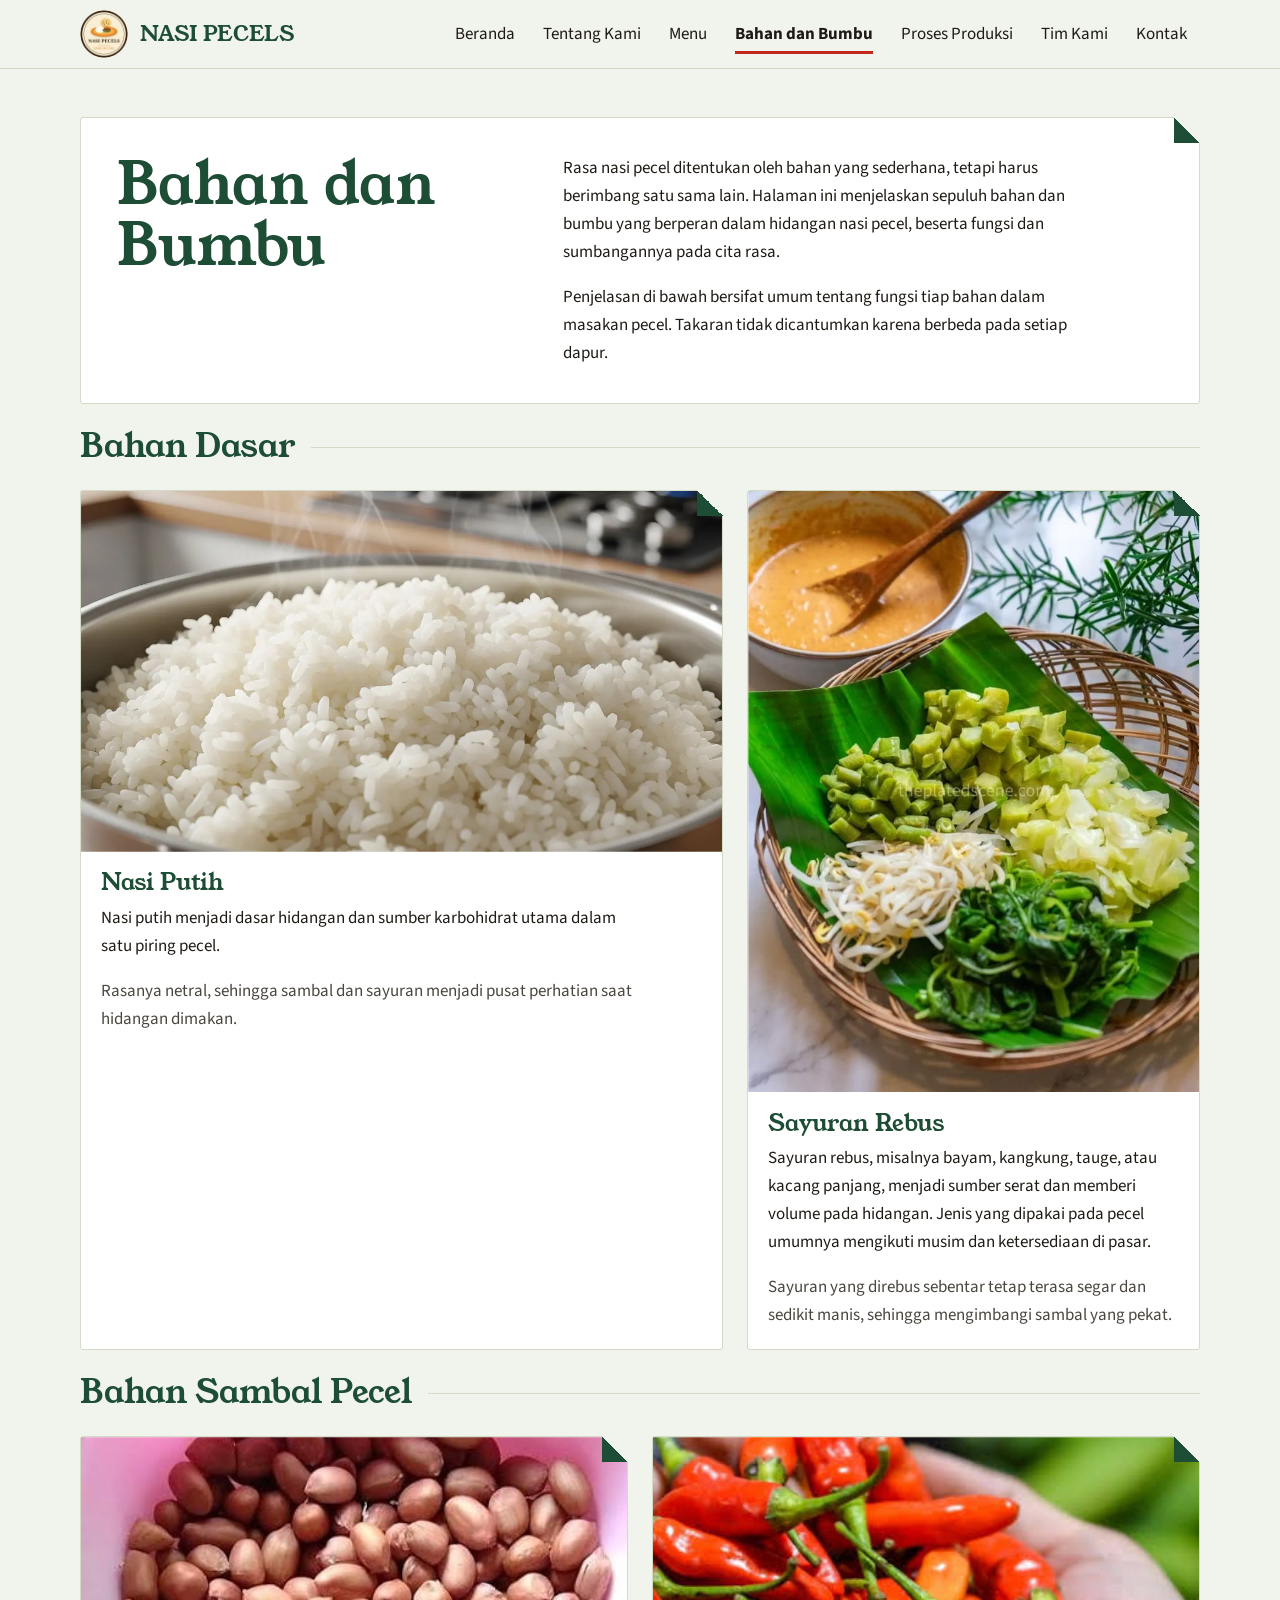
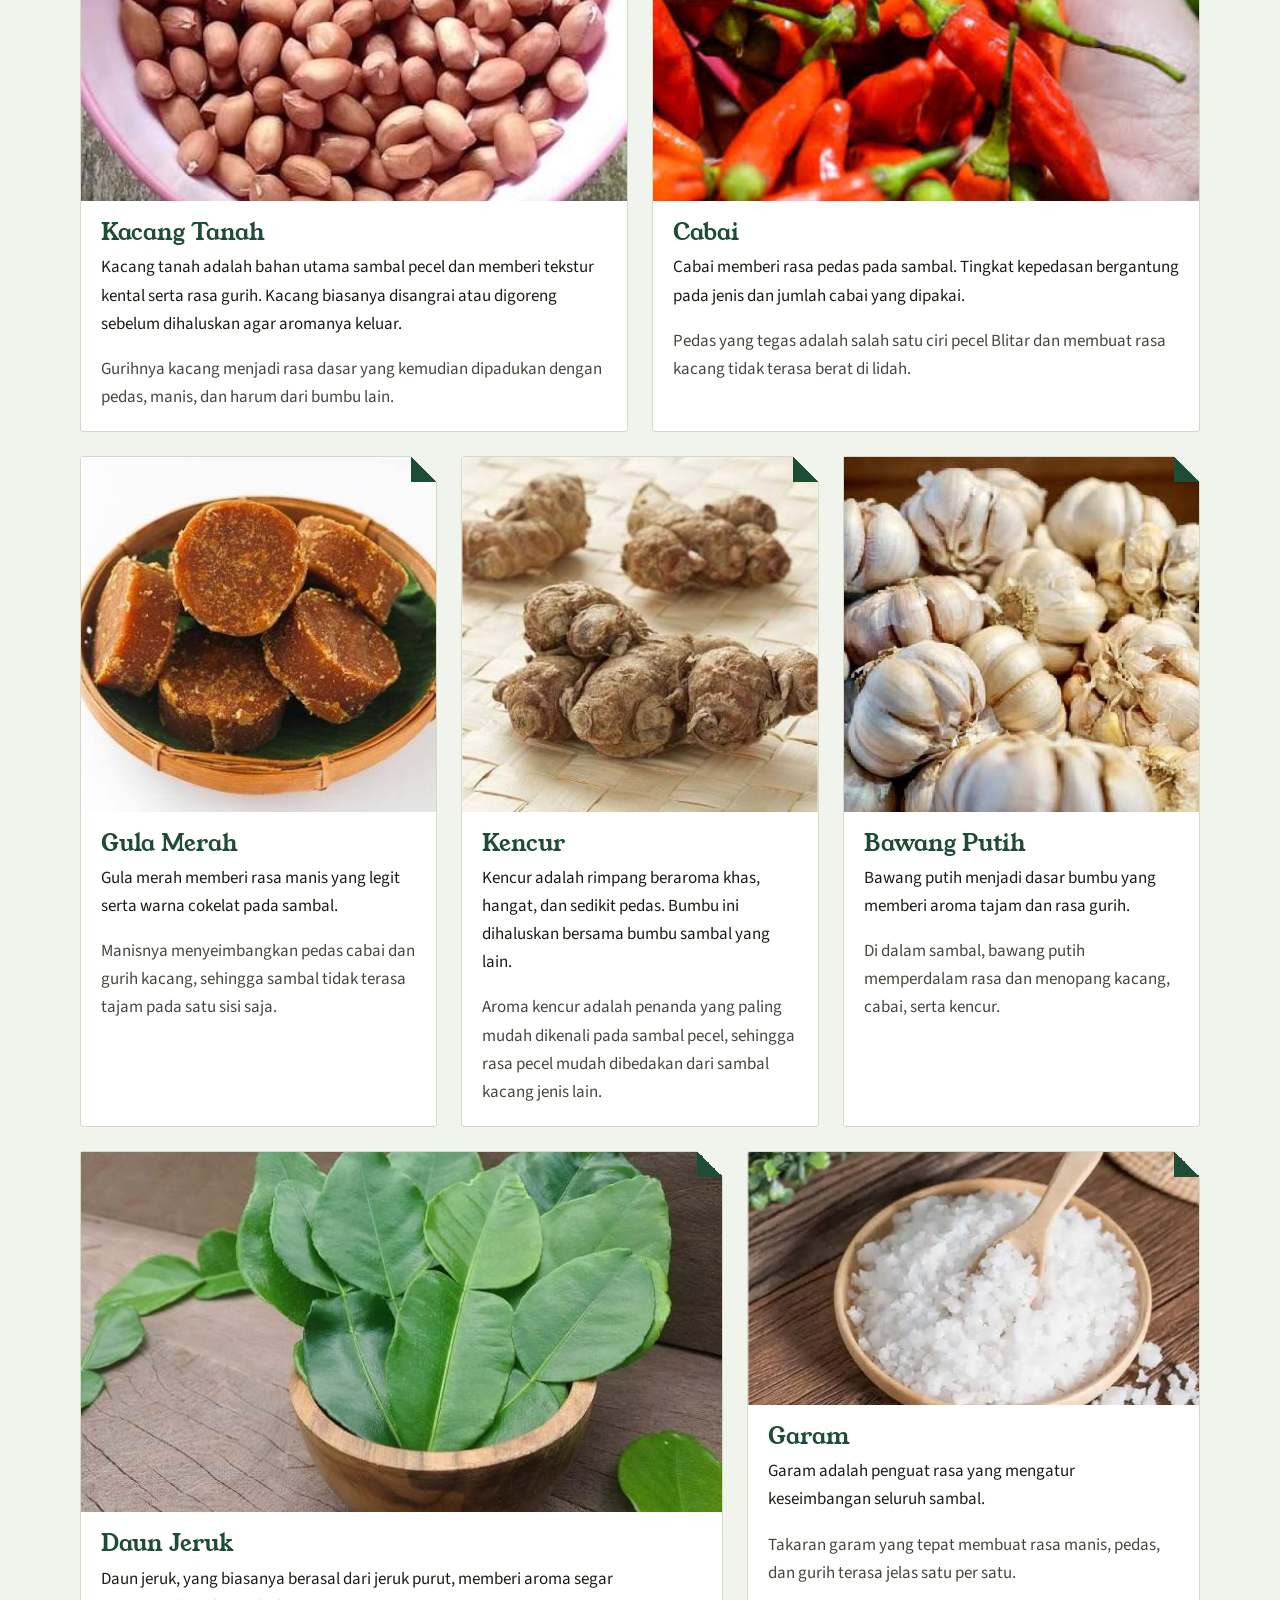
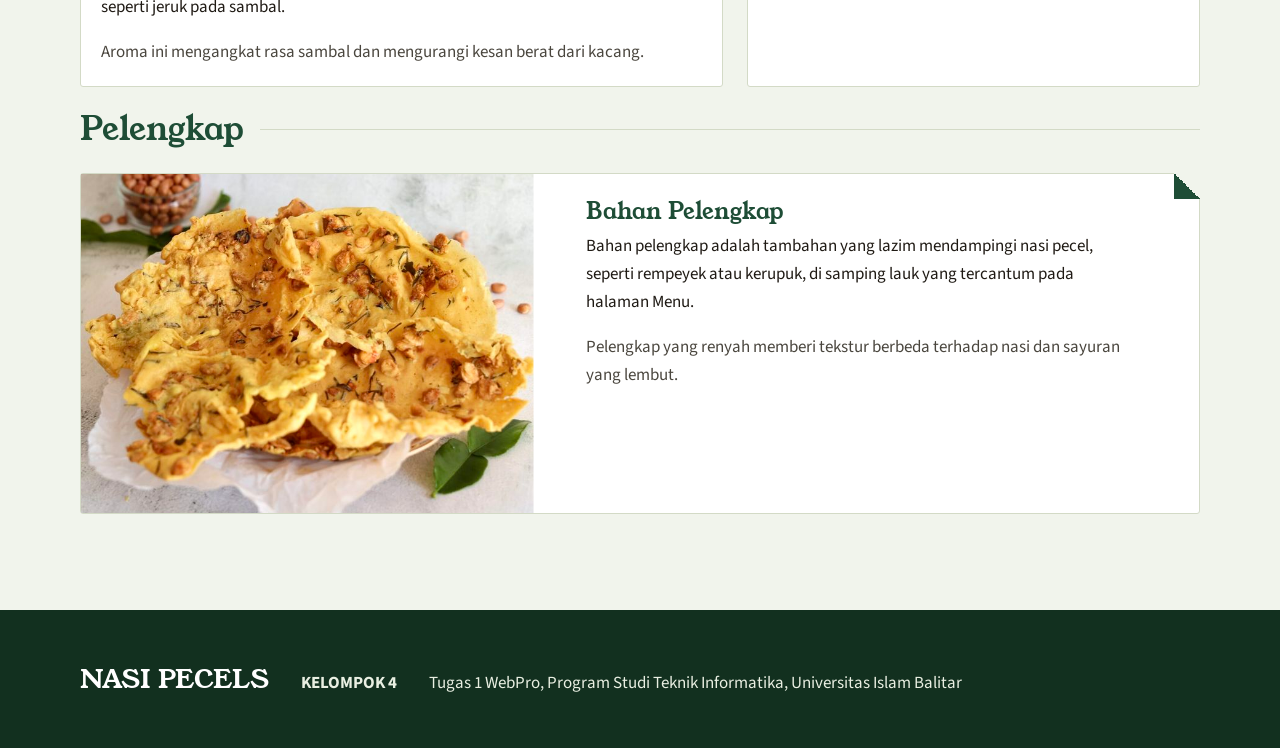
==== bahan.html @ d42257ba "first commit" ====
<!DOCTYPE html>
<html lang="id">
  <head>
    <meta charset="UTF-8">
    <meta name="viewport" content="width=device-width, initial-scale=1.0">
    <meta name="description" content="Sepuluh bahan dan bumbu nasi pecel beserta fungsinya pada cita rasa.">
    <meta name="author" content="Kelompok 4">
    <title>Bahan dan Bumbu | NASI PECELS</title>
    <link rel="preconnect" href="https://fonts.googleapis.com">
    <link rel="preconnect" href="https://fonts.gstatic.com" crossorigin>
    <link rel="stylesheet" href="https://fonts.googleapis.com/css2?family=Source+Sans+3:wght@400;600;700&amp;family=Young+Serif&amp;display=swap">
    <link rel="stylesheet" href="css/style.css">
    <script>document.documentElement.className = "js";</script>
    <script src="js/script.js" defer></script>
  </head>
  <body class="bahan">
    <a class="lewati" href="#konten">Lewati ke konten utama</a>
    <header>
      <a class="merek" href="index.html" title="Ke halaman Beranda">
        <figure>
          <img src="gambar/logo.jpg" alt="Logo NASI PECELS" width="48" height="48">
        </figure>
        <p>NASI PECELS</p>
      </a>
      <nav aria-label="Navigasi utama">
        <ul>
          <li><a href="index.html" title="Buka halaman Beranda">Beranda</a></li>
          <li><a href="tentang.html" title="Buka halaman Tentang Kami">Tentang Kami</a></li>
          <li><a href="menu.html" title="Buka halaman Menu">Menu</a></li>
          <li><a href="bahan.html" title="Buka halaman Bahan dan Bumbu">Bahan dan Bumbu</a></li>
          <li><a href="proses.html" title="Buka halaman Proses Produksi">Proses Produksi</a></li>
          <li><a href="tim.html" title="Buka halaman Tim Kami">Tim Kami</a></li>
          <li><a href="kontak.html" title="Buka halaman Kontak">Kontak</a></li>
        </ul>
      </nav>
    </header>
    <main id="konten">
      <section>
        <h1>Bahan dan Bumbu</h1>
        <p>Rasa nasi pecel ditentukan oleh bahan yang sederhana, tetapi harus berimbang satu sama lain. Halaman ini menjelaskan sepuluh bahan dan bumbu yang berperan dalam hidangan nasi pecel, beserta fungsi dan sumbangannya pada cita rasa.</p>
        <p>Penjelasan di bawah bersifat umum tentang fungsi tiap bahan dalam masakan pecel. Takaran tidak dicantumkan karena berbeda pada setiap dapur.</p>
      </section>
      <section>
        <h2>Bahan Dasar</h2>
        <article>
          <h3>Nasi Putih</h3>
          <figure>
            <img src="gambar/bahan-nasi-putih.jpg" alt="Nasi putih hangat dalam wadah" width="320" height="180">
            <figcaption>Nasi putih.</figcaption>
          </figure>
          <p>Nasi putih menjadi dasar hidangan dan sumber karbohidrat utama dalam satu piring pecel.</p>
          <p>Rasanya netral, sehingga sambal dan sayuran menjadi pusat perhatian saat hidangan dimakan.</p>
        </article>
        <article>
          <h3>Sayuran Rebus</h3>
          <figure>
            <img src="gambar/bahan-sayuran.jpg" alt="Sayuran rebus (kacang panjang, kol, tauge, dan bayam) di atas daun pisang, disertai sambal pecel" width="320" height="471">
            <figcaption>Sayuran rebus.</figcaption>
          </figure>
          <p>Sayuran rebus, misalnya bayam, kangkung, tauge, atau kacang panjang, menjadi sumber serat dan memberi volume pada hidangan. Jenis yang dipakai pada pecel umumnya mengikuti musim dan ketersediaan di pasar.</p>
          <p>Sayuran yang direbus sebentar tetap terasa segar dan sedikit manis, sehingga mengimbangi sambal yang pekat.</p>
        </article>
      </section>
      <section>
        <h2>Bahan Sambal Pecel</h2>
        <article>
          <h3>Kacang Tanah</h3>
          <figure>
            <img src="gambar/bahan-kacang-tanah.jpg" alt="Kacang tanah" width="320" height="320">
            <figcaption>Kacang tanah.</figcaption>
          </figure>
          <p>Kacang tanah adalah bahan utama sambal pecel dan memberi tekstur kental serta rasa gurih. Kacang biasanya disangrai atau digoreng sebelum dihaluskan agar aromanya keluar.</p>
          <p>Gurihnya kacang menjadi rasa dasar yang kemudian dipadukan dengan pedas, manis, dan harum dari bumbu lain.</p>
        </article>
        <article>
          <h3>Cabai</h3>
          <figure>
            <img src="gambar/bahan-cabai.jpg" alt="Cabai segar" width="320" height="641">
            <figcaption>Cabai.</figcaption>
          </figure>
          <p>Cabai memberi rasa pedas pada sambal. Tingkat kepedasan bergantung pada jenis dan jumlah cabai yang dipakai.</p>
          <p>Pedas yang tegas adalah salah satu ciri pecel Blitar dan membuat rasa kacang tidak terasa berat di lidah.</p>
        </article>
        <article>
          <h3>Gula Merah</h3>
          <figure>
            <img src="gambar/bahan-gula-merah.jpg" alt="Gula merah" width="320" height="214">
            <figcaption>Gula merah.</figcaption>
          </figure>
          <p>Gula merah memberi rasa manis yang legit serta warna cokelat pada sambal.</p>
          <p>Manisnya menyeimbangkan pedas cabai dan gurih kacang, sehingga sambal tidak terasa tajam pada satu sisi saja.</p>
        </article>
        <article>
          <h3>Kencur</h3>
          <figure>
            <img src="gambar/bahan-kencur.jpg" alt="Rimpang kencur" width="320" height="214">
            <figcaption>Kencur.</figcaption>
          </figure>
          <p>Kencur adalah rimpang beraroma khas, hangat, dan sedikit pedas. Bumbu ini dihaluskan bersama bumbu sambal yang lain.</p>
          <p>Aroma kencur adalah penanda yang paling mudah dikenali pada sambal pecel, sehingga rasa pecel mudah dibedakan dari sambal kacang jenis lain.</p>
        </article>
        <article>
          <h3>Bawang Putih</h3>
          <figure>
            <img src="gambar/bahan-bawang-putih.jpg" alt="Bawang putih" width="320" height="168">
            <figcaption>Bawang putih.</figcaption>
          </figure>
          <p>Bawang putih menjadi dasar bumbu yang memberi aroma tajam dan rasa gurih.</p>
          <p>Di dalam sambal, bawang putih memperdalam rasa dan menopang kacang, cabai, serta kencur.</p>
        </article>
        <article>
          <h3>Daun Jeruk</h3>
          <figure>
            <img src="gambar/bahan-daun-jeruk.jpg" alt="Daun jeruk" width="320" height="215">
            <figcaption>Daun jeruk.</figcaption>
          </figure>
          <p>Daun jeruk, yang biasanya berasal dari jeruk purut, memberi aroma segar seperti jeruk pada sambal.</p>
          <p>Aroma ini mengangkat rasa sambal dan mengurangi kesan berat dari kacang.</p>
        </article>
        <article>
          <h3>Garam</h3>
          <figure>
            <img src="gambar/bahan-garam.jpg" alt="Garam dapur" width="320" height="240">
            <figcaption>Garam.</figcaption>
          </figure>
          <p>Garam adalah penguat rasa yang mengatur keseimbangan seluruh sambal.</p>
          <p>Takaran garam yang tepat membuat rasa manis, pedas, dan gurih terasa jelas satu per satu.</p>
        </article>
      </section>
      <section>
        <h2>Pelengkap</h2>
        <article>
          <h3>Bahan Pelengkap</h3>
          <figure>
            <img src="gambar/bahan-pelengkap.jpg" alt="Rempeyek kacang sebagai pelengkap nasi pecel" width="320" height="361">
            <figcaption>Bahan pelengkap.</figcaption>
          </figure>
          <p>Bahan pelengkap adalah tambahan yang lazim mendampingi nasi pecel, seperti rempeyek atau kerupuk, di samping lauk yang tercantum pada halaman Menu.</p>
          <p>Pelengkap yang renyah memberi tekstur berbeda terhadap nasi dan sayuran yang lembut.</p>
        </article>
      </section>
    </main>
    <footer>
      <p>NASI PECELS</p>
      <p>KELOMPOK 4</p>
      <p>Tugas 1 WebPro, Program Studi Teknik Informatika, Universitas Islam Balitar</p>
    </footer>
  </body>
</html>
---- css/style.css ----
/*
  NASI PECELS | css/style.css
  Tugas 1 WebPro, Kelompok 4

  Design Read:
  Profil usaha kuliner untuk pelanggan di Blitar dan dosen penilai, bergaya
  blok/kartu dengan palet daun pisang dan sambal, dial ENERGY 2 / RHYTHM 3 / MOTION 3.

  Alasan keputusan desain (satu baris per keputusan):
  - Layout kartu/blok : pilihan kelompok; isi situs berupa banyak item sejenis (menu, bahan, tahap).
  - Lebar blok berbeda : kartu penting dibuat lebih lebar agar urutan kepentingan terbaca.
  - Hijau daun        : warna pembungkus pincuk pecel; dipakai untuk blok utama dan judul.
  - Cokelat kacang    : warna sambal kacang; dipakai untuk blok kedua agar tidak monoton.
  - Merah cabai       : satu-satunya aksen; hanya untuk harga, tahun, penanda halaman aktif, bilah progres.
  - Huruf judul Young Serif : tegas dan hangat, mirip papan menu warung cetak.
  - Huruf isi Source Sans 3 : mudah dibaca pada ukuran kecil, bukan pilihan bawaan AI.
  - Sudut lipatan     : motif tetap; mengingatkan lipatan daun pisang pada pincuk.
  - Sudut 3px         : kotak tegas, tidak bulat penuh, agar tombol dan kartu terbaca sebagai kotak.
  - Bayangan keras    : hanya muncul saat hover untuk menandai kartu yang bisa ditekan, tanpa blur.
  - Gerak             : penjelasan ada di js/script.js, setiap efek punya tujuan.
  - Tema terang tetap : foto makanan paling jujur pada latar terang; tidak ada tombol tema.
*/

/* ========== 1. Token dan reset ========== */
:root {
  --daun: #1e4d36;
  --daun-tua: #12301f;
  --kacang: #6b4226;
  --cabai: #c4281c;
  --kertas: #f1f4ec;
  --putih: #ffffff;
  --krem: #f6f8f1;
  --tinta: #1f1a14;
  --tinta-lembut: #4a463e;
  --garis: #d3dac6;

  --huruf-judul: "Young Serif", Georgia, "Times New Roman", serif;
  --huruf-isi: "Source Sans 3", "Segoe UI", system-ui, sans-serif;

  --lebar: 1200px;
  --jarak: clamp(14px, 2vw, 24px);
  --pinggir: clamp(16px, 4vw, 40px);
  --sudut: 3px;
  --luncur: cubic-bezier(0.22, 0.7, 0.2, 1);
}

*,
*::before,
*::after {
  box-sizing: border-box;
}

html {
  scroll-behavior: smooth;
  scroll-padding-top: 88px;
}

body {
  margin: 0;
  background: var(--kertas);
  color: var(--tinta);
  font-family: var(--huruf-isi);
  font-size: 1.0625rem;
  line-height: 1.65;
}

img {
  display: block;
  max-width: 100%;
  height: auto;
}

[hidden] {
  display: none !important;
}

/* teks untuk pembaca layar saja */
.hanya-baca {
  position: absolute;
  width: 1px;
  height: 1px;
  overflow: hidden;
  clip-path: inset(50%);
  white-space: nowrap;
}

button,
a[href],
summary,
select,
label[for] {
  cursor: pointer;
}

:focus-visible {
  outline: 3px solid var(--fokus, var(--daun));
  outline-offset: 3px;
}

/* ========== 2. Tipografi ========== */
h1,
h2,
h3 {
  margin: 0 0 0.5em;
  font-family: var(--huruf-judul);
  font-weight: 400;
  line-height: 1.15;
  color: var(--daun);
  text-wrap: balance;
}

h1 {
  font-size: clamp(2.1rem, 5.4vw, 3.6rem);
  line-height: 1.06;
}

h2 {
  font-size: clamp(1.5rem, 3vw, 2.05rem);
}

h3 {
  font-size: clamp(1.2rem, 2vw, 1.45rem);
}

p {
  margin: 0 0 1em;
  max-width: 68ch;
}

p:last-child {
  margin-bottom: 0;
}

main a {
  color: var(--daun);
  text-underline-offset: 0.2em;
  text-decoration-thickness: 1.5px;
  transition: text-decoration-thickness 0.2s var(--luncur), color 0.2s;
}

main a:hover {
  text-decoration-thickness: 3px;
}

time {
  color: var(--cabai);
}

/* ========== 3. Header dan navigasi ========== */
.lewati {
  position: absolute;
  top: -120px;
  left: 16px;
  z-index: 100;
  padding: 0.75rem 1rem;
  background: var(--daun);
  color: var(--putih);
  border-radius: var(--sudut);
}

.lewati:focus {
  top: 12px;
}

header {
  position: sticky;
  top: 0;
  z-index: 50;
  display: flex;
  align-items: center;
  justify-content: space-between;
  gap: 1rem;
  padding: 0.6rem max(var(--pinggir), calc((100% - var(--lebar)) / 2 + var(--pinggir)));
  background: var(--kertas);
  border-bottom: 1px solid var(--garis);
  transition: transform 0.4s var(--luncur);
}

header.sembunyi {
  transform: translateY(-100%);
}

.merek {
  display: flex;
  align-items: center;
  gap: 0.75rem;
  color: var(--daun);
  text-decoration: none;
}

.merek figure {
  margin: 0;
}

.merek img {
  width: 48px;
  height: 48px;
  border-radius: 50%;
}

.merek p {
  margin: 0;
  font-family: var(--huruf-judul);
  font-size: 1.3rem;
  line-height: 1;
}

nav ul {
  display: flex;
  flex-wrap: wrap;
  gap: 0.15rem;
  margin: 0;
  padding: 0;
  list-style: none;
}

nav a {
  position: relative;
  display: block;
  padding: 0.65rem 0.8rem;
  color: var(--tinta);
  text-decoration: none;
}

nav a::after {
  content: "";
  position: absolute;
  left: 0.8rem;
  right: 0.8rem;
  bottom: 0.3rem;
  height: 3px;
  background: var(--cabai);
  transform: scaleX(0);
  transform-origin: left;
  transition: transform 0.35s var(--luncur);
}

nav a:hover::after,
nav a[aria-current="page"]::after {
  transform: scaleX(1);
}

nav a[aria-current="page"] {
  font-weight: 700;
}

/* tombol menu hanya dibuat oleh JavaScript, tampil di layar sempit */
.menu-tombol {
  display: none;
  align-items: center;
  gap: 0.6rem;
  min-height: 44px;
  padding: 0 0.9rem;
  border: 2px solid var(--daun);
  border-radius: var(--sudut);
  background: transparent;
  color: var(--daun);
  font: 600 1rem var(--huruf-isi);
}

.garis-menu,
.garis-menu::before,
.garis-menu::after {
  display: block;
  width: 20px;
  height: 2px;
  background: currentColor;
  transition: transform 0.3s var(--luncur), background 0.3s;
}

.garis-menu {
  position: relative;
}

.garis-menu::before,
.garis-menu::after {
  content: "";
  position: absolute;
  left: 0;
}

.garis-menu::before {
  top: -6px;
}

.garis-menu::after {
  top: 6px;
}

.menu-tombol[aria-expanded="true"] .garis-menu {
  background: transparent;
}

.menu-tombol[aria-expanded="true"] .garis-menu::before {
  transform: translateY(6px) rotate(45deg);
}

.menu-tombol[aria-expanded="true"] .garis-menu::after {
  transform: translateY(-6px) rotate(-45deg);
}

@media (max-width: 899px) {
  header {
    flex-wrap: wrap;
  }

  .js .menu-tombol {
    display: inline-flex;
  }

  .js header nav {
    flex-basis: 100%;
    max-height: 0;
    overflow: hidden;
    visibility: hidden;
    transition: max-height 0.45s var(--luncur), visibility 0s 0.45s;
  }

  .js header nav.buka {
    max-height: 420px;
    visibility: visible;
    transition: max-height 0.45s var(--luncur), visibility 0s 0s;
  }

  nav ul {
    flex-direction: column;
    padding-bottom: 0.5rem;
  }

  nav a {
    padding: 0.8rem 0.4rem;
    border-top: 1px solid var(--garis);
  }

  nav a::after {
    left: 0.4rem;
    right: auto;
    width: 2.5rem;
    bottom: 0.45rem;
  }
}

/* ========== 4. Grid utama dan blok ========== */
main {
  display: grid;
  grid-template-columns: repeat(12, minmax(0, 1fr));
  gap: var(--jarak);
  max-width: var(--lebar);
  margin: 0 auto;
  padding: clamp(20px, 4vw, 48px) var(--pinggir) clamp(48px, 8vw, 96px);
}

/* blok teks: kotak putih dengan sudut terlipat */
main > section {
  position: relative;
  grid-column: 1 / -1;
  min-width: 0;
  padding: clamp(20px, 3vw, 36px);
  background: var(--putih);
  border: 1px solid var(--garis);
  border-radius: var(--sudut);
}

main > section::after,
article::after {
  content: "";
  position: absolute;
  top: -1px;
  right: -1px;
  width: 26px;
  height: 26px;
  background: linear-gradient(225deg, var(--kertas) 50%, var(--lipat, var(--daun)) 50%);
  pointer-events: none;
}

/* bagian yang isinya kumpulan kartu tidak berkotak, kartunya yang berkotak */
main > section:has(article),
.proses main > section:has(> ol) {
  display: grid;
  grid-template-columns: repeat(12, minmax(0, 1fr));
  gap: var(--jarak);
  padding: 0;
  background: none;
  border: 0;
}

main > section:has(article)::after,
.proses main > section:has(> ol)::after {
  display: none;
}

main > section:has(article) > h2,
.proses main > section:has(> ol) > h2,
main > section:has(article) > p,
.proses main > section:has(> ol) > p {
  grid-column: 1 / -1;
  margin-bottom: 0;
}

main > section:has(article) > h2,
.proses main > section:has(> ol) > h2 {
  display: flex;
  align-items: center;
  gap: 1rem;
}

main > section:has(article) > h2::after,
.proses main > section:has(> ol) > h2::after {
  content: "";
  flex: 1;
  height: 1px;
  background: var(--garis);
}

/* ========== 5. Kartu ========== */
article {
  position: relative;
  display: flex;
  flex-direction: column;
  grid-column: span var(--rentang, 12);
  min-width: 0;
  background: var(--putih);
  border: 1px solid var(--garis);
  border-radius: var(--sudut);
  transition: transform 0.28s var(--luncur), box-shadow 0.28s var(--luncur);
}

article:hover {
  transform: translate(-4px, -4px);
  box-shadow: 6px 6px 0 var(--daun);
}

article > h3 {
  margin: 1.1rem 1.25rem 0.5rem;
}

article > p,
article > ul {
  margin-left: 1.25rem;
  margin-right: 1.25rem;
}

article > :last-child {
  margin-bottom: 1.25rem;
}

article figure {
  order: -1;
  margin: 0;
  overflow: hidden;
  aspect-ratio: var(--rasio, 4 / 3);
  background: #dfe5d2;
}

article figure img,
.buka-gambar {
  width: 100%;
  height: 100%;
  object-fit: cover;
}

article figure img {
  transition: transform 0.9s var(--luncur);
}

article:hover figure img {
  transform: scale(1.06);
}

.buka-gambar {
  display: block;
  padding: 0;
  border: 0;
  background: none;
}

/* keterangan gambar sudah terwakili judul kartu; tetap ada untuk pembaca layar dan kotak perbesar */
article figcaption,
main > section > figure figcaption {
  position: absolute;
  width: 1px;
  height: 1px;
  overflow: hidden;
  clip-path: inset(50%);
  white-space: nowrap;
}

/* baris harga */
p:has(> strong:first-child) {
  margin-top: auto;
  padding-top: 0.8rem;
  border-top: 1px solid var(--garis);
  font-family: var(--huruf-judul);
  font-size: 1.3rem;
  color: var(--cabai);
}

p > strong:first-child {
  margin-right: 0.4rem;
  font-family: var(--huruf-isi);
  font-size: 0.95rem;
  font-weight: 600;
  color: var(--tinta-lembut);
}

article ul {
  margin: 0;
  padding: 0;
  list-style: none;
}

article ul li {
  display: flex;
  justify-content: space-between;
  gap: 1rem;
  padding: 0.35rem 0;
  border-bottom: 1px solid var(--garis);
}

article > p + p {
  color: var(--tinta-lembut);
}

/* ========== 6. Blok gelap (hijau dan cokelat) ========== */
.beranda main > section:nth-of-type(3),
.tentang main > section:nth-of-type(4),
.kontak main > section:nth-of-type(3),
.tim main > section:nth-of-type(4),
.menu main > section:nth-of-type(2) > article,
.tim main > section:nth-of-type(5) > article:first-of-type {
  --fokus: var(--krem);
  --lipat: rgba(255, 255, 255, 0.3);
  background: var(--daun);
  border-color: var(--daun);
  color: var(--krem);
}

.beranda main > section:nth-of-type(4),
.tentang main > section:nth-of-type(6),
.kontak main > section:nth-of-type(5),
.menu main > section:nth-of-type(6) {
  --fokus: var(--krem);
  --lipat: rgba(255, 255, 255, 0.3);
  background: var(--kacang);
  border-color: var(--kacang);
  color: var(--krem);
}

.beranda main > section:nth-of-type(3) :is(h1, h2, h3, a),
.tentang main > section:nth-of-type(4) :is(h1, h2, h3, a),
.kontak main > section:nth-of-type(3) :is(h1, h2, h3, a),
.tim main > section:nth-of-type(4) :is(h1, h2, h3, a),
.menu main > section:nth-of-type(2) > article :is(h1, h2, h3, a),
.tim main > section:nth-of-type(5) > article:first-of-type :is(h1, h2, h3, a),
.beranda main > section:nth-of-type(4) :is(h1, h2, h3, a),
.tentang main > section:nth-of-type(6) :is(h1, h2, h3, a),
.kontak main > section:nth-of-type(5) :is(h1, h2, h3, a),
.menu main > section:nth-of-type(6) :is(h1, h2, h3, a) {
  color: var(--krem);
}

.menu main > section:nth-of-type(2) > article p:has(> strong:first-child) {
  color: var(--krem);
  border-top-color: rgba(255, 255, 255, 0.35);
}

.menu main > section:nth-of-type(2) > article p > strong:first-child {
  color: rgba(246, 248, 241, 0.85);
}

.menu main > section:nth-of-type(2) > article > p + p {
  color: rgba(246, 248, 241, 0.9);
}

.menu main > section:nth-of-type(2) > article::after,
.tim main > section:nth-of-type(5) > article:first-of-type::after {
  --lipat: rgba(255, 255, 255, 0.3);
}

/* ========== 7. Tabel dan daftar ========== */
.gulung {
  overflow-x: auto;
}

table {
  width: 100%;
  border-collapse: collapse;
  font-size: 1rem;
}

caption {
  padding: 0 0 0.75rem;
  text-align: left;
  font-family: var(--huruf-judul);
  font-size: 1.15rem;
  color: var(--daun);
}

th,
td {
  padding: 0.7rem 0.9rem 0.7rem 0;
  text-align: left;
  vertical-align: top;
  border-bottom: 1px solid var(--garis);
}

thead th {
  border-bottom: 2px solid var(--daun);
  font-weight: 700;
}

tbody th {
  font-weight: 600;
}

tbody tr {
  transition: background 0.2s;
}

tbody tr:hover {
  background: var(--kertas);
}

dl {
  display: grid;
  grid-template-columns: max-content 1fr;
  gap: 0.6rem 2rem;
  margin: 0;
}

dt {
  font-weight: 700;
}

dd {
  margin: 0;
}

ol,
ul {
  padding-left: 1.3rem;
}

main > section ol li::marker {
  font-family: var(--huruf-judul);
  color: inherit;
}

/* ========== 8. Halaman: beranda ========== */
/* pembuka tiap halaman: judul di kiri, penjelasan di kanan */
.menu main > section:first-of-type,
.bahan main > section:first-of-type,
.proses main > section:first-of-type,
.tim main > section:first-of-type {
  display: grid;
  grid-template-columns: repeat(12, minmax(0, 1fr));
  column-gap: var(--jarak);
}

.menu main > section:first-of-type > *,
.bahan main > section:first-of-type > *,
.proses main > section:first-of-type > *,
.tim main > section:first-of-type > * {
  grid-column: 1 / -1;
}

/* beranda: foto banner jadi titik fokus, teks di bawahnya rata kiri */
.beranda main > section:first-of-type {
  display: grid;
  grid-template-columns: repeat(12, minmax(0, 1fr));
  column-gap: var(--jarak);
  padding: 0;
  background: none;
  border: 0;
}

.beranda main > section:first-of-type::after {
  display: none;
}

.beranda main > section:first-of-type > * {
  grid-column: 1 / -1;
}

.beranda main > section:first-of-type > figure {
  grid-row: 1;
  position: relative;
  margin: 0 0 1.5rem;
  overflow: hidden;
  aspect-ratio: 5 / 2;
  border-radius: var(--sudut);
  background: var(--daun);
}

.beranda main > section:first-of-type > figure img {
  width: 100%;
  height: 100%;
  object-fit: cover;
  transform: scale(1.12) translateY(var(--geser, 0px));
}

.beranda main > section:first-of-type > h1 {
  grid-row: 2;
}

.beranda main > section:first-of-type > p:nth-of-type(1) {
  grid-row: 3;
  font-family: var(--huruf-judul);
  font-size: clamp(1.2rem, 2.2vw, 1.6rem);
  color: var(--kacang);
}

.beranda main > section:first-of-type > h2 {
  grid-row: 2;
  align-self: end;
}

.beranda main > section:first-of-type > p:nth-of-type(2) {
  grid-row: 3;
}

/* daftar tautan halaman: blok dengan lebar berbeda */
.beranda main > section:last-of-type {
  display: grid;
  grid-template-columns: repeat(12, minmax(0, 1fr));
  gap: var(--jarak);
  padding: 0;
  background: none;
  border: 0;
}

.beranda main > section:last-of-type::after {
  display: none;
}

.beranda main > section:last-of-type > h2,
.beranda main > section:last-of-type > p {
  grid-column: 1 / -1;
  margin-bottom: 0;
}

.beranda main > section:last-of-type > ul {
  display: contents;
  margin: 0;
  padding: 0;
  list-style: none;
}

.beranda main > section:last-of-type li {
  position: relative;
  grid-column: span var(--rentang, 12);
  padding: 1.25rem;
  background: var(--putih);
  border: 1px solid var(--garis);
  border-radius: var(--sudut);
  transition: transform 0.28s var(--luncur), box-shadow 0.28s var(--luncur);
}

.beranda main > section:last-of-type li:hover,
.beranda main > section:last-of-type li:focus-within {
  transform: translate(-4px, -4px);
  box-shadow: 6px 6px 0 var(--daun);
}

.beranda main > section:last-of-type li a {
  font-family: var(--huruf-judul);
  font-size: 1.3rem;
  text-decoration: none;
}

/* seluruh blok bisa diklik: area tautan dilebarkan ke kartu */
.beranda main > section:last-of-type li a::before {
  content: "";
  position: absolute;
  inset: 0;
}

/* ========== 9. Halaman: tentang ========== */
.tentang main > section:first-of-type {
  display: grid;
  grid-template-columns: 1fr;
}

.tentang main > section:first-of-type > figure {
  margin: 1.25rem 0 0;
  overflow: hidden;
  aspect-ratio: 4 / 5;
  border-radius: var(--sudut);
}

.tentang main > section:first-of-type > figure img {
  width: 100%;
  height: 100%;
  object-fit: cover;
}

.tentang main > section:nth-of-type(4) ol {
  margin: 0;
}

.tentang main > section:nth-of-type(4) li {
  margin-bottom: 0.4rem;
}

/* ========== 10. Halaman: menu ========== */
.menu main > section:nth-of-type(2) > article {
  display: grid;
  grid-template-columns: 1fr;
  align-items: start;
}

.menu main > section:nth-of-type(2) > article figure {
  --rasio: 3 / 2;
}

.menu main > section:nth-of-type(2) > article > h3 {
  font-size: clamp(1.6rem, 3.2vw, 2.4rem);
}

.menu main > section:nth-of-type(3) > article figure {
  --rasio: 16 / 9;
}

.menu main > section:nth-of-type(4) > article {
  display: grid;
  grid-template-columns: 1fr;
}

.menu main > section:nth-of-type(4) > article figure {
  --rasio: 16 / 9;
}

/* kelompok menu yang disaring oleh tombol filter */
.filter {
  display: flex;
  flex-wrap: wrap;
  gap: 0.6rem;
  margin: 1.5rem 0 0;
}

.filter button {
  min-height: 44px;
  padding: 0 1.1rem;
  border: 2px solid var(--daun);
  border-radius: var(--sudut);
  background: transparent;
  color: var(--daun);
  font: 600 1rem var(--huruf-isi);
  transition: background 0.25s, color 0.25s, transform 0.2s var(--luncur);
}

.filter button:hover {
  background: rgba(30, 77, 54, 0.1);
}

.filter button:active {
  transform: translateY(1px);
}

.filter button[aria-pressed="true"] {
  background: var(--daun);
  color: var(--putih);
}

.kelompok-keluar {
  opacity: 0;
  transform: scale(0.98);
}

main > section {
  transition: opacity 0.3s var(--luncur), transform 0.3s var(--luncur);
}

/* pilihan suhu minuman, dibuat oleh JavaScript */
.pilih-suhu {
  display: inline-flex;
  margin: 0 1.25rem 0.75rem;
  border: 2px solid var(--daun);
  border-radius: var(--sudut);
  overflow: hidden;
}

.pilih-suhu button {
  min-height: 44px;
  padding: 0 1.2rem;
  border: 0;
  background: transparent;
  color: var(--daun);
  font: 600 1rem var(--huruf-isi);
  transition: background 0.25s, color 0.25s;
}

.pilih-suhu button + button {
  border-left: 2px solid var(--daun);
}

.pilih-suhu button:hover {
  background: rgba(30, 77, 54, 0.1);
}

.pilih-suhu button[aria-pressed="true"] {
  background: var(--daun);
  color: var(--putih);
}

.harga-suhu {
  margin-bottom: 1.25rem;
}

/* ========== 11. Halaman: bahan ========== */
.bahan main > section:nth-of-type(2) > article figure,
.bahan main > section:nth-of-type(3) > article figure {
  --rasio: 3 / 2;
}

.bahan main > section:nth-of-type(4) > article {
  display: grid;
  grid-template-columns: 1fr;
}

.bahan main > section:nth-of-type(4) > article figure {
  --rasio: 4 / 3;
}

/* ========== 12. Halaman: proses ========== */
.proses ol {
  --progres-tahap: 0%;
  position: relative;
  grid-column: 1 / -1;
  display: grid;
  gap: calc(var(--jarak) * 1.5);
  margin: 0;
  padding: 0 0 0 44px;
  list-style: none;
  counter-reset: tahap;
}

.proses ol::before,
.proses ol::after {
  content: "";
  position: absolute;
  top: 0;
  left: 15px;
  width: 4px;
}

.proses ol::before {
  bottom: 0;
  background: var(--garis);
}

.proses ol::after {
  height: var(--progres-tahap);
  background: var(--cabai);
}

.proses ol > li {
  position: relative;
  display: grid;
  grid-template-columns: 1fr;
  gap: 1rem;
  padding: clamp(16px, 2.4vw, 28px);
  background: var(--putih);
  border: 1px solid var(--garis);
  border-radius: var(--sudut);
  counter-increment: tahap;
  transition: transform 0.28s var(--luncur), box-shadow 0.28s var(--luncur);
}

.proses ol > li:hover {
  transform: translate(-4px, -4px);
  box-shadow: 6px 6px 0 var(--daun);
}

.proses ol > li::before {
  content: counter(tahap);
  position: absolute;
  top: 22px;
  left: -44px;
  z-index: 2;
  display: grid;
  place-items: center;
  width: 34px;
  height: 34px;
  background: var(--daun);
  color: var(--putih);
  border-radius: var(--sudut);
  font-family: var(--huruf-judul);
  font-size: 1.1rem;
  transition: background 0.4s;
}

.proses ol > li.tercapai::before {
  background: var(--cabai);
}

.proses ol > li figure {
  margin: 0;
  overflow: hidden;
  border-radius: var(--sudut);
}

.proses ol > li figure img,
.proses ol > li .buka-gambar {
  width: 100%;
  height: auto;
}

.proses ol > li figcaption {
  margin-top: 0.4rem;
  font-size: 0.95rem;
  color: var(--tinta-lembut);
}

.proses ol > li h3 {
  margin-bottom: 0.4rem;
}

.proses main > section:last-of-type {
  display: block;
}

/* ========== 13. Halaman: tim ========== */
.tim main > section:nth-of-type(5) > .gulung,
.tim main > section:nth-of-type(5) > table {
  grid-column: 1 / -1;
  padding: clamp(16px, 2.4vw, 28px);
  background: var(--putih);
  border: 1px solid var(--garis);
  border-radius: var(--sudut);
}

.tim article > ul {
  margin-bottom: 0.75rem;
  font-size: 0.97rem;
}

.tim article > ul li {
  justify-content: flex-start;
}

.tim main > section:nth-of-type(5) > article:first-of-type ul li {
  border-bottom-color: rgba(255, 255, 255, 0.3);
}

.tim main > section:nth-of-type(5) > article:first-of-type > p + p,
.tim main > section:nth-of-type(5) > article:first-of-type > p {
  color: rgba(246, 248, 241, 0.92);
}

.tim main > section:nth-of-type(4) dl {
  margin-top: 0.5rem;
}

/* ========== 14. Halaman: kontak ========== */
.kontak main > section:first-of-type {
  display: grid;
  grid-template-columns: 1fr;
}

.kontak main > section:first-of-type > figure {
  margin: 1.25rem 0 0;
  overflow: hidden;
  border-radius: var(--sudut);
}

.kontak main > section:first-of-type > figure img {
  width: 100%;
  height: auto;
}

.kontak address {
  font-style: normal;
}

.salin {
  min-height: 44px;
  margin-left: 0.6rem;
  padding: 0 0.9rem;
  border: 2px solid var(--daun);
  border-radius: var(--sudut);
  background: transparent;
  color: var(--daun);
  font: 600 0.95rem var(--huruf-isi);
  transition: background 0.25s, color 0.25s;
}

.salin:hover {
  background: var(--daun);
  color: var(--putih);
}

/* ========== 15. Footer ========== */
footer {
  display: flex;
  flex-wrap: wrap;
  align-items: baseline;
  gap: 0.5rem 2rem;
  padding: clamp(28px, 4vw, 48px) max(var(--pinggir), calc((100% - var(--lebar)) / 2 + var(--pinggir)));
  background: var(--daun-tua);
  color: #e9efe2;
}

footer p {
  margin: 0;
}

footer p:first-child {
  font-family: var(--huruf-judul);
  font-size: 1.6rem;
  color: var(--putih);
}

footer p:nth-child(2) {
  font-weight: 700;
}

/* ========== 16. Komponen buatan JavaScript ========== */
.progres {
  position: fixed;
  top: 0;
  left: 0;
  z-index: 70;
  width: 100%;
  height: 4px;
  background: var(--cabai);
  transform: scaleX(var(--progres, 0));
  transform-origin: left;
  pointer-events: none;
}

.ke-atas {
  position: fixed;
  right: 18px;
  bottom: 18px;
  z-index: 60;
  width: 48px;
  height: 48px;
  border: 0;
  border-radius: var(--sudut);
  background: var(--daun);
  color: var(--putih);
  opacity: 0;
  translate: 0 14px;
  pointer-events: none;
  transition: opacity 0.35s var(--luncur), translate 0.35s var(--luncur), background 0.25s;
}

.ke-atas.tampil {
  opacity: 1;
  translate: 0 0;
  pointer-events: auto;
}

.ke-atas:hover {
  background: var(--cabai);
}

.ke-atas::before {
  content: "";
  display: block;
  width: 12px;
  height: 12px;
  margin: 18px auto 0;
  border-top: 3px solid currentColor;
  border-left: 3px solid currentColor;
  rotate: 45deg;
}

.toast {
  position: fixed;
  left: 50%;
  bottom: 24px;
  z-index: 90;
  max-width: calc(100% - 32px);
  padding: 0.8rem 1.2rem;
  background: var(--daun-tua);
  color: var(--putih);
  border-radius: var(--sudut);
  opacity: 0;
  translate: -50% 16px;
  pointer-events: none;
  transition: opacity 0.3s var(--luncur), translate 0.3s var(--luncur);
}

.toast.tampil {
  opacity: 1;
  translate: -50% 0;
}

.lightbox {
  width: min(92vw, 1100px);
  max-height: 92vh;
  padding: 0;
  border: 0;
  background: transparent;
  color: var(--putih);
  overflow: visible;
}

.lightbox::backdrop {
  background: rgba(18, 48, 31, 0.88);
}

.lightbox[open] {
  animation: lightbox-buka 0.4s var(--luncur);
}

.lightbox figure {
  margin: 0;
}

.lightbox img {
  max-height: 78vh;
  margin: 0 auto;
  border-radius: var(--sudut);
  object-fit: contain;
}

.lightbox figcaption {
  margin-top: 0.75rem;
  text-align: center;
}

.lightbox form {
  position: absolute;
  top: -52px;
  right: 0;
  margin: 0;
}

.lightbox button {
  min-height: 44px;
  padding: 0 1.1rem;
  border: 2px solid var(--putih);
  border-radius: var(--sudut);
  background: transparent;
  color: var(--putih);
  font: 600 1rem var(--huruf-isi);
}

.lightbox button:hover {
  background: var(--putih);
  color: var(--daun-tua);
}

.lightbox :focus-visible {
  outline-color: var(--putih);
}

/* ========== 17. Gerak ========== */
@keyframes halaman-masuk {
  from {
    opacity: 0;
  }
  to {
    opacity: 1;
  }
}

@keyframes naik-kata {
  from {
    transform: translateY(105%);
  }
  to {
    transform: translateY(0);
  }
}

@keyframes tirai-banner {
  from {
    clip-path: inset(0 100% 0 0);
  }
  to {
    clip-path: inset(0 0 0 0);
  }
}

@keyframes header-turun {
  from {
    translate: 0 -100%;
  }
  to {
    translate: 0 0;
  }
}

@keyframes lightbox-buka {
  from {
    opacity: 0;
    transform: scale(0.96);
  }
  to {
    opacity: 1;
    transform: scale(1);
  }
}

/* masuk halaman: urutan pembuka (header, banner, judul) lalu sisanya muncul saat digulir */
.js body {
  animation: halaman-masuk 0.45s var(--luncur) backwards;
  transition: opacity 0.26s ease;
}

.js body.keluar {
  opacity: 0;
}

.js header {
  animation: header-turun 0.6s var(--luncur) both;
}

.js .beranda main > section:first-of-type > figure {
  animation: tirai-banner 1.1s var(--luncur) 0.2s both;
}

.kata {
  display: inline-block;
  overflow: hidden;
  vertical-align: bottom;
}

.kata > span {
  display: inline-block;
  animation: naik-kata 0.8s var(--luncur) both;
  animation-delay: calc(0.35s + var(--urut, 0) * 0.07s);
}

/* kemunculan saat digulir: kartu naik, foto dibuka seperti tirai */
.js .reveal {
  opacity: 0;
  translate: 0 26px;
  transition:
    opacity 0.7s var(--luncur) var(--tunda, 0ms),
    translate 0.7s var(--luncur) var(--tunda, 0ms),
    transform 0.28s var(--luncur),
    box-shadow 0.28s var(--luncur);
}

.js .reveal.tampil {
  opacity: 1;
  translate: 0 0;
}

.js .reveal figure {
  clip-path: inset(0 100% 0 0);
  transition: clip-path 1s var(--luncur) calc(var(--tunda, 0ms) + 0.15s);
}

.js .reveal.tampil figure {
  clip-path: inset(0 0 0 0);
}

/* ========== 18. Layar lebar ========== */
@media (min-width: 640px) {
  .menu main > section:nth-of-type(3) > article,
  .bahan main > section:nth-of-type(2) > article,
  .bahan main > section:nth-of-type(3) > article,
  .tentang main > section:nth-of-type(3) > article,
  .tim main > section:nth-of-type(5) > article {
    --rentang: 6;
  }

  .beranda main > section:last-of-type li {
    --rentang: 6;
  }
}

@media (min-width: 900px) {
  /* pembuka halaman */
  .menu main > section:first-of-type > h1,
  .bahan main > section:first-of-type > h1,
  .proses main > section:first-of-type > h1,
  .tim main > section:first-of-type > h1 {
    grid-column: 1 / 6;
    grid-row: 1 / span 2;
  }

  .menu main > section:first-of-type > p,
  .bahan main > section:first-of-type > p,
  .proses main > section:first-of-type > p,
  .tim main > section:first-of-type > p {
    grid-column: 6 / -1;
  }

  .menu main > section:first-of-type > .filter {
    grid-column: 1 / -1;
  }

  /* beranda */
  .beranda main > section:first-of-type > h1,
  .beranda main > section:first-of-type > p:nth-of-type(1) {
    grid-column: 1 / 8;
  }

  .beranda main > section:first-of-type > h2,
  .beranda main > section:first-of-type > p:nth-of-type(2) {
    grid-column: 8 / -1;
  }

  .beranda main > section:nth-of-type(2) {
    grid-column: span 7;
  }

  .beranda main > section:nth-of-type(3) {
    grid-column: span 5;
  }

  .beranda main > section:nth-of-type(4) {
    grid-column: span 5;
  }

  .beranda main > section:nth-of-type(5) {
    grid-column: span 7;
  }

  .beranda main > section:last-of-type li:nth-child(1) { --rentang: 5; }
  .beranda main > section:last-of-type li:nth-child(2) { --rentang: 4; }
  .beranda main > section:last-of-type li:nth-child(3) { --rentang: 3; }
  .beranda main > section:last-of-type li:nth-child(4) { --rentang: 3; }
  .beranda main > section:last-of-type li:nth-child(5) { --rentang: 4; }
  .beranda main > section:last-of-type li:nth-child(6) { --rentang: 5; }

  /* tentang */
  .tentang main > section:first-of-type {
    grid-template-columns: minmax(0, 1fr) minmax(240px, 34%);
    grid-template-rows: auto auto 1fr;
    column-gap: 2.5rem;
  }

  .tentang main > section:first-of-type > figure {
    grid-column: 2;
    grid-row: 1 / span 3;
    margin-top: 0;
  }

  .tentang main > section:first-of-type > :not(figure) {
    grid-column: 1;
  }

  .tentang main > section:nth-of-type(2) {
    grid-column: span 5;
  }

  .tentang main > section:nth-of-type(4) {
    grid-column: span 7;
    order: 1;
  }

  .tentang main > section:nth-of-type(3) {
    order: 2;
  }

  .tentang main > section:nth-of-type(5) {
    grid-column: span 5;
    order: 3;
  }

  .tentang main > section:nth-of-type(6) {
    grid-column: span 7;
    order: 3;
  }

  .tentang main > section:nth-of-type(7) {
    order: 3;
  }

  .tentang main > section:nth-of-type(7) {
    columns: 2;
    column-gap: 2.5rem;
  }

  .tentang main > section:nth-of-type(7) > h2 {
    column-span: all;
  }

  .tentang main > section:nth-of-type(3) > article:nth-of-type(1),
  .tentang main > section:nth-of-type(3) > article:nth-of-type(4) {
    --rentang: 7;
  }

  .tentang main > section:nth-of-type(3) > article:nth-of-type(2),
  .tentang main > section:nth-of-type(3) > article:nth-of-type(3) {
    --rentang: 5;
  }

  /* menu */
  .menu main > section:nth-of-type(2) > article {
    grid-template-columns: 1.1fr 1fr;
    column-gap: 2rem;
  }

  .menu main > section:nth-of-type(2) > article figure {
    grid-column: 1;
    grid-row: 1 / span 4;
    align-self: stretch;
    --rasio: auto;
  }

  .menu main > section:nth-of-type(2) > article figure img {
    min-height: 100%;
  }

  .menu main > section:nth-of-type(2) > article > :not(figure) {
    grid-column: 2;
  }

  .menu main > section:nth-of-type(2) > article > h3 {
    margin-top: 1.5rem;
  }

  .menu main > section:nth-of-type(3) > article:nth-of-type(1),
  .menu main > section:nth-of-type(3) > article:nth-of-type(4) {
    --rentang: 7;
  }

  .menu main > section:nth-of-type(3) > article:nth-of-type(2),
  .menu main > section:nth-of-type(3) > article:nth-of-type(3) {
    --rentang: 5;
  }

  .menu main > section:nth-of-type(4) > article {
    grid-template-columns: 200px minmax(0, 1fr) 15rem;
    align-items: start;
    column-gap: 1.5rem;
  }

  .menu main > section:nth-of-type(4) > article figure {
    grid-column: 1;
    grid-row: 1 / span 4;
    align-self: stretch;
    --rasio: auto;
  }

  .menu main > section:nth-of-type(4) > article figure img {
    min-height: 100%;
  }

  .menu main > section:nth-of-type(4) > article > h3 {
    grid-column: 2;
    margin-top: 1.1rem;
  }

  .menu main > section:nth-of-type(4) > article > p:nth-of-type(1) {
    grid-column: 2;
    grid-row: 2 / span 3;
  }

  .menu main > section:nth-of-type(4) > article > :is(p:has(> strong), ul, .pilih-suhu) {
    grid-column: 3;
    margin: 0;
  }

  .menu main > section:nth-of-type(4) > article > p:has(> strong) {
    grid-row: 1;
    margin-top: 1.1rem;
    border-top: 0;
    padding-top: 0;
  }

  .menu main > section:nth-of-type(4) > article > ul {
    grid-row: 2;
  }

  .menu main > section:nth-of-type(4) > article > .pilih-suhu {
    grid-row: 1;
    margin-top: 1.1rem;
  }

  .menu main > section:nth-of-type(4) > article > .harga-suhu {
    grid-row: 2;
    margin: 0 0 1.25rem;
    padding-top: 0.5rem;
  }

  .menu main > section:nth-of-type(5) {
    grid-column: span 7;
  }

  .menu main > section:nth-of-type(6) {
    grid-column: span 5;
  }

  /* bahan */
  .bahan main > section:nth-of-type(2) > article:nth-of-type(1) { --rentang: 7; }
  .bahan main > section:nth-of-type(2) > article:nth-of-type(2) { --rentang: 5; }

  .bahan main > section:nth-of-type(2) > article:nth-of-type(1) figure {
    --rasio: 16 / 9;
  }

  .bahan main > section:nth-of-type(2) > article:nth-of-type(2) figure {
    --rasio: 3 / 4;
  }

  .bahan main > section:nth-of-type(3) > article:nth-of-type(1),
  .bahan main > section:nth-of-type(3) > article:nth-of-type(2) { --rentang: 6; }

  .bahan main > section:nth-of-type(3) > article:nth-of-type(3),
  .bahan main > section:nth-of-type(3) > article:nth-of-type(4),
  .bahan main > section:nth-of-type(3) > article:nth-of-type(5) { --rentang: 4; }

  .bahan main > section:nth-of-type(3) > article:nth-of-type(6) { --rentang: 7; }
  .bahan main > section:nth-of-type(3) > article:nth-of-type(7) { --rentang: 5; }

  .bahan main > section:nth-of-type(3) > article:nth-of-type(n + 3):nth-of-type(-n + 5) figure {
    --rasio: 1 / 1;
  }

  .bahan main > section:nth-of-type(3) > article:nth-of-type(n + 6) figure {
    --rasio: 16 / 9;
  }

  .bahan main > section:nth-of-type(4) > article {
    grid-template-columns: minmax(0, 5fr) minmax(0, 7fr);
    grid-template-rows: auto auto 1fr;
    column-gap: 2rem;
    align-items: start;
  }

  .bahan main > section:nth-of-type(4) > article figure {
    grid-column: 1;
    grid-row: 1 / span 3;
    --rasio: 4 / 3;
  }

  .bahan main > section:nth-of-type(4) > article > :not(figure) {
    grid-column: 2;
  }

  .bahan main > section:nth-of-type(4) > article > h3 {
    margin-top: 1.5rem;
  }

  /* proses: gambar dan teks bergantian kiri-kanan di dalam kartu */
  .proses ol > li {
    grid-template-columns: minmax(0, 5fr) minmax(0, 7fr);
    column-gap: 2rem;
    align-items: center;
  }

  .proses ol > li:nth-child(even) {
    grid-template-columns: minmax(0, 7fr) minmax(0, 5fr);
  }

  .proses ol > li > figure {
    grid-row: 1 / span 2;
  }

  .proses ol > li:nth-child(even) > figure {
    grid-column: 2;
  }

  .proses ol > li:nth-child(even) > :not(figure) {
    grid-column: 1;
  }

  .proses ol > li > h3 {
    align-self: end;
  }

  .proses ol > li > p {
    align-self: start;
  }

  .proses main > section:last-of-type {
    columns: 2;
    column-gap: 2.5rem;
  }

  .proses main > section:last-of-type > h2 {
    column-span: all;
  }

  /* tim */
  .tim main > section:nth-of-type(2) {
    grid-column: span 5;
  }

  .tim main > section:nth-of-type(3) {
    grid-column: span 7;
  }

  .tim main > section:nth-of-type(5) > article:nth-of-type(1) { --rentang: 6; }
  .tim main > section:nth-of-type(5) > article:nth-of-type(2),
  .tim main > section:nth-of-type(5) > article:nth-of-type(3) { --rentang: 3; }
  .tim main > section:nth-of-type(5) > article:nth-of-type(4),
  .tim main > section:nth-of-type(5) > article:nth-of-type(5) { --rentang: 6; }

  /* kontak */
  .kontak main > section:first-of-type {
    grid-template-columns: minmax(0, 1fr) minmax(0, 1fr);
    column-gap: 2.5rem;
    align-items: center;
  }

  .kontak main > section:first-of-type > figure {
    grid-column: 2;
    grid-row: 1 / span 2;
    margin-top: 0;
  }

  .kontak main > section:first-of-type > :not(figure) {
    grid-column: 1;
  }

  .kontak main > section:nth-of-type(2) { grid-column: span 7; }
  .kontak main > section:nth-of-type(3) { grid-column: span 5; }
  .kontak main > section:nth-of-type(4) { grid-column: span 5; }
  .kontak main > section:nth-of-type(5) { grid-column: span 7; }
  .kontak main > section:nth-of-type(6) { grid-column: span 7; }
  .kontak main > section:nth-of-type(7) { grid-column: span 5; }
}

/* ========== 19. Preferensi kurangi gerak ========== */
@media (prefers-reduced-motion: reduce) {
  html {
    scroll-behavior: auto;
  }

  *,
  *::before,
  *::after {
    animation-duration: 0.001ms !important;
    animation-delay: 0s !important;
    animation-iteration-count: 1 !important;
    transition-duration: 0.001ms !important;
    transition-delay: 0s !important;
  }

  .js .reveal,
  .js .reveal figure {
    opacity: 1;
    translate: none;
    clip-path: none;
  }
}
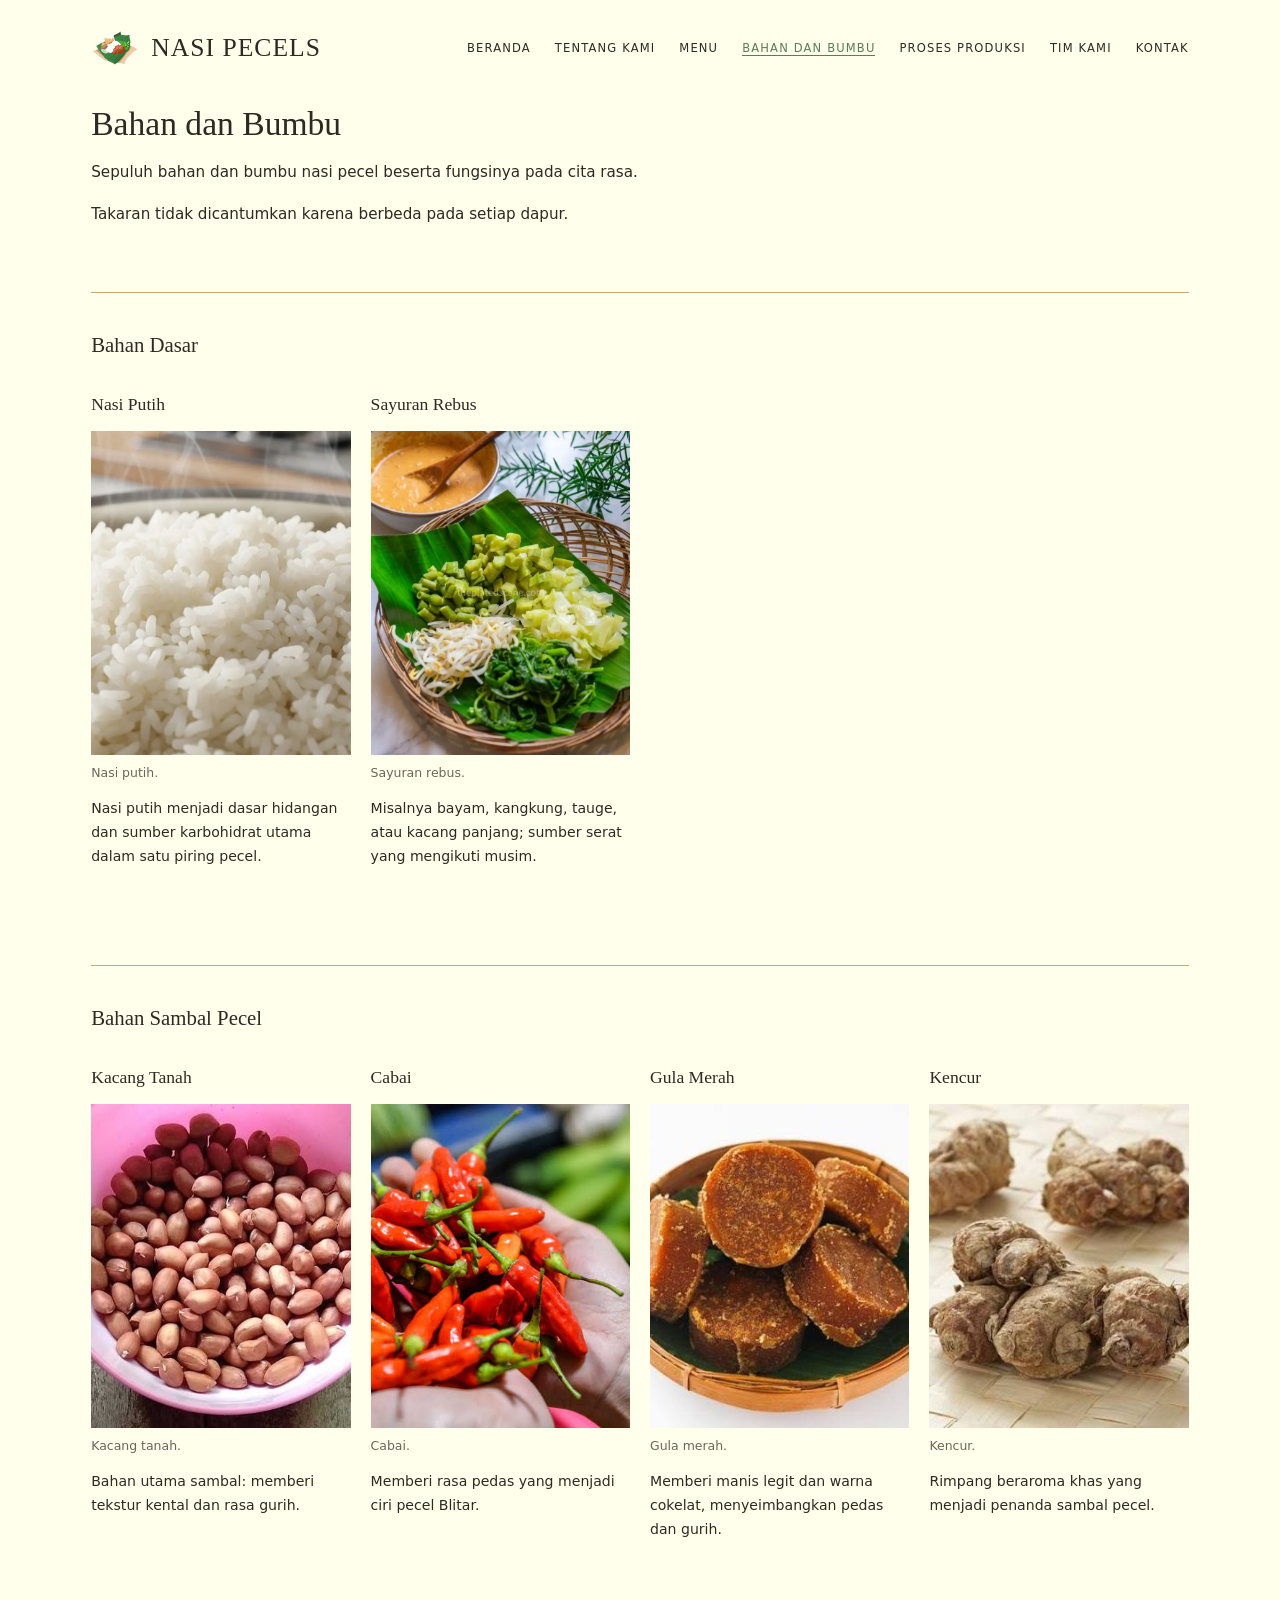
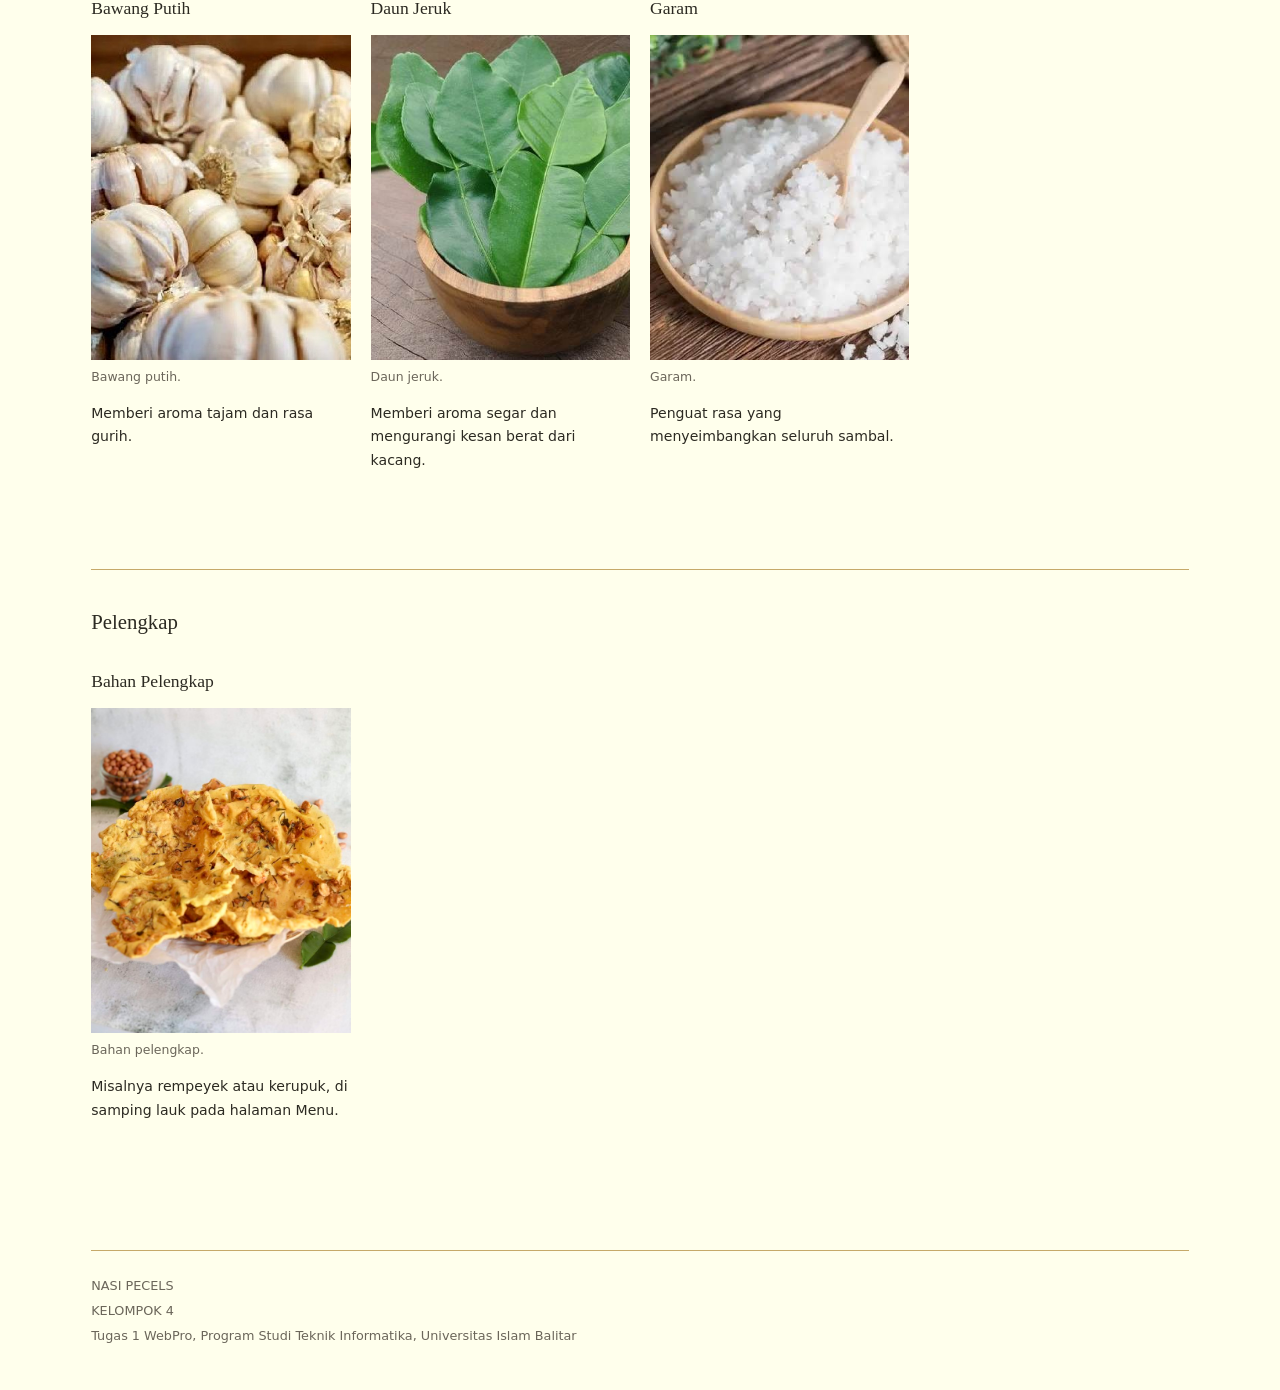
==== commit 52fb7f48: "Update tampilan dan fitur website Nasi Pecel" ====
--- a/bahan.html
+++ b/bahan.html
@@ -6,22 +6,14 @@
     <meta name="description" content="Sepuluh bahan dan bumbu nasi pecel beserta fungsinya pada cita rasa.">
     <meta name="author" content="Kelompok 4">
     <title>Bahan dan Bumbu | NASI PECELS</title>
-    <link rel="preconnect" href="https://fonts.googleapis.com">
-    <link rel="preconnect" href="https://fonts.gstatic.com" crossorigin>
-    <link rel="stylesheet" href="https://fonts.googleapis.com/css2?family=Source+Sans+3:wght@400;600;700&amp;family=Young+Serif&amp;display=swap">
-    <link rel="stylesheet" href="css/style.css">
-    <script>document.documentElement.className = "js";</script>
-    <script src="js/script.js" defer></script>
+      <link rel="stylesheet" href="style.css">
   </head>
-  <body class="bahan">
-    <a class="lewati" href="#konten">Lewati ke konten utama</a>
+  <body>
     <header>
-      <a class="merek" href="index.html" title="Ke halaman Beranda">
-        <figure>
-          <img src="gambar/logo.jpg" alt="Logo NASI PECELS" width="48" height="48">
-        </figure>
-        <p>NASI PECELS</p>
-      </a>
+      <figure>
+        <img src="gambar/logo.png" alt="Logo NASI PECELS" width="48" height="48">
+      </figure>
+      <p>NASI PECELS</p>
       <nav aria-label="Navigasi utama">
         <ul>
           <li><a href="index.html" title="Buka halaman Beranda">Beranda</a></li>
@@ -34,11 +26,11 @@
         </ul>
       </nav>
     </header>
-    <main id="konten">
+    <main>
       <section>
         <h1>Bahan dan Bumbu</h1>
-        <p>Rasa nasi pecel ditentukan oleh bahan yang sederhana, tetapi harus berimbang satu sama lain. Halaman ini menjelaskan sepuluh bahan dan bumbu yang berperan dalam hidangan nasi pecel, beserta fungsi dan sumbangannya pada cita rasa.</p>
-        <p>Penjelasan di bawah bersifat umum tentang fungsi tiap bahan dalam masakan pecel. Takaran tidak dicantumkan karena berbeda pada setiap dapur.</p>
+        <p>Sepuluh bahan dan bumbu nasi pecel beserta fungsinya pada cita rasa.</p>
+        <p>Takaran tidak dicantumkan karena berbeda pada setiap dapur.</p>
       </section>
       <section>
         <h2>Bahan Dasar</h2>
@@ -49,7 +41,6 @@
             <figcaption>Nasi putih.</figcaption>
           </figure>
           <p>Nasi putih menjadi dasar hidangan dan sumber karbohidrat utama dalam satu piring pecel.</p>
-          <p>Rasanya netral, sehingga sambal dan sayuran menjadi pusat perhatian saat hidangan dimakan.</p>
         </article>
         <article>
           <h3>Sayuran Rebus</h3>
@@ -57,8 +48,7 @@
             <img src="gambar/bahan-sayuran.jpg" alt="Sayuran rebus (kacang panjang, kol, tauge, dan bayam) di atas daun pisang, disertai sambal pecel" width="320" height="471">
             <figcaption>Sayuran rebus.</figcaption>
           </figure>
-          <p>Sayuran rebus, misalnya bayam, kangkung, tauge, atau kacang panjang, menjadi sumber serat dan memberi volume pada hidangan. Jenis yang dipakai pada pecel umumnya mengikuti musim dan ketersediaan di pasar.</p>
-          <p>Sayuran yang direbus sebentar tetap terasa segar dan sedikit manis, sehingga mengimbangi sambal yang pekat.</p>
+          <p>Misalnya bayam, kangkung, tauge, atau kacang panjang; sumber serat yang mengikuti musim.</p>
         </article>
       </section>
       <section>
@@ -69,8 +59,7 @@
             <img src="gambar/bahan-kacang-tanah.jpg" alt="Kacang tanah" width="320" height="320">
             <figcaption>Kacang tanah.</figcaption>
           </figure>
-          <p>Kacang tanah adalah bahan utama sambal pecel dan memberi tekstur kental serta rasa gurih. Kacang biasanya disangrai atau digoreng sebelum dihaluskan agar aromanya keluar.</p>
-          <p>Gurihnya kacang menjadi rasa dasar yang kemudian dipadukan dengan pedas, manis, dan harum dari bumbu lain.</p>
+          <p>Bahan utama sambal: memberi tekstur kental dan rasa gurih.</p>
         </article>
         <article>
           <h3>Cabai</h3>
@@ -78,8 +67,7 @@
             <img src="gambar/bahan-cabai.jpg" alt="Cabai segar" width="320" height="641">
             <figcaption>Cabai.</figcaption>
           </figure>
-          <p>Cabai memberi rasa pedas pada sambal. Tingkat kepedasan bergantung pada jenis dan jumlah cabai yang dipakai.</p>
-          <p>Pedas yang tegas adalah salah satu ciri pecel Blitar dan membuat rasa kacang tidak terasa berat di lidah.</p>
+          <p>Memberi rasa pedas yang menjadi ciri pecel Blitar.</p>
         </article>
         <article>
           <h3>Gula Merah</h3>
@@ -87,8 +75,7 @@
             <img src="gambar/bahan-gula-merah.jpg" alt="Gula merah" width="320" height="214">
             <figcaption>Gula merah.</figcaption>
           </figure>
-          <p>Gula merah memberi rasa manis yang legit serta warna cokelat pada sambal.</p>
-          <p>Manisnya menyeimbangkan pedas cabai dan gurih kacang, sehingga sambal tidak terasa tajam pada satu sisi saja.</p>
+          <p>Memberi manis legit dan warna cokelat, menyeimbangkan pedas dan gurih.</p>
         </article>
         <article>
           <h3>Kencur</h3>
@@ -96,8 +83,7 @@
             <img src="gambar/bahan-kencur.jpg" alt="Rimpang kencur" width="320" height="214">
             <figcaption>Kencur.</figcaption>
           </figure>
-          <p>Kencur adalah rimpang beraroma khas, hangat, dan sedikit pedas. Bumbu ini dihaluskan bersama bumbu sambal yang lain.</p>
-          <p>Aroma kencur adalah penanda yang paling mudah dikenali pada sambal pecel, sehingga rasa pecel mudah dibedakan dari sambal kacang jenis lain.</p>
+          <p>Rimpang beraroma khas yang menjadi penanda sambal pecel.</p>
         </article>
         <article>
           <h3>Bawang Putih</h3>
@@ -105,8 +91,7 @@
             <img src="gambar/bahan-bawang-putih.jpg" alt="Bawang putih" width="320" height="168">
             <figcaption>Bawang putih.</figcaption>
           </figure>
-          <p>Bawang putih menjadi dasar bumbu yang memberi aroma tajam dan rasa gurih.</p>
-          <p>Di dalam sambal, bawang putih memperdalam rasa dan menopang kacang, cabai, serta kencur.</p>
+          <p>Memberi aroma tajam dan rasa gurih.</p>
         </article>
         <article>
           <h3>Daun Jeruk</h3>
@@ -114,8 +99,7 @@
             <img src="gambar/bahan-daun-jeruk.jpg" alt="Daun jeruk" width="320" height="215">
             <figcaption>Daun jeruk.</figcaption>
           </figure>
-          <p>Daun jeruk, yang biasanya berasal dari jeruk purut, memberi aroma segar seperti jeruk pada sambal.</p>
-          <p>Aroma ini mengangkat rasa sambal dan mengurangi kesan berat dari kacang.</p>
+          <p>Memberi aroma segar dan mengurangi kesan berat dari kacang.</p>
         </article>
         <article>
           <h3>Garam</h3>
@@ -123,8 +107,7 @@
             <img src="gambar/bahan-garam.jpg" alt="Garam dapur" width="320" height="240">
             <figcaption>Garam.</figcaption>
           </figure>
-          <p>Garam adalah penguat rasa yang mengatur keseimbangan seluruh sambal.</p>
-          <p>Takaran garam yang tepat membuat rasa manis, pedas, dan gurih terasa jelas satu per satu.</p>
+          <p>Penguat rasa yang menyeimbangkan seluruh sambal.</p>
         </article>
       </section>
       <section>
@@ -135,8 +118,7 @@
             <img src="gambar/bahan-pelengkap.jpg" alt="Rempeyek kacang sebagai pelengkap nasi pecel" width="320" height="361">
             <figcaption>Bahan pelengkap.</figcaption>
           </figure>
-          <p>Bahan pelengkap adalah tambahan yang lazim mendampingi nasi pecel, seperti rempeyek atau kerupuk, di samping lauk yang tercantum pada halaman Menu.</p>
-          <p>Pelengkap yang renyah memberi tekstur berbeda terhadap nasi dan sayuran yang lembut.</p>
+          <p>Misalnya rempeyek atau kerupuk, di samping lauk pada halaman Menu.</p>
         </article>
       </section>
     </main>
@@ -145,5 +127,6 @@
       <p>KELOMPOK 4</p>
       <p>Tugas 1 WebPro, Program Studi Teknik Informatika, Universitas Islam Balitar</p>
     </footer>
+      <script src="script.js" defer></script>
   </body>
 </html>
--- a/style.css
+++ b/style.css
@@ -0,0 +1,178 @@
+/* ==========================================================
+   style.css - NASI PECELS (Kelompok 4)
+   Tata letak mengikuti referensi: logo kiri, menu kanan,
+   info kiri + gambar utama kanan, garis tipis, galeri foto.
+   ========================================================== */
+
+/* 1. Warna dan huruf (palet dari kelompok) */
+:root {
+  --krem: #FFFFEC;      /* latar halaman */
+  --pasir: #F1E4C3;     /* latar kotak/tabel */
+  --emas: #C6A969;      /* garis dan aksen */
+  --hijau: #597E52;     /* tautan dan menu aktif */
+  --teks: #2c2a22;      /* teks gelap */
+  --teks-pudar: #6b665a;
+  --serif: Georgia, "Times New Roman", serif;
+  --sans: system-ui, "Helvetica Neue", Arial, sans-serif;
+}
+
+/* 2. Dasar */
+* { box-sizing: border-box; }
+body {
+  margin: 0 auto;
+  max-width: 1200px;
+  padding: 0 4vw;
+  background: var(--krem);
+  color: var(--teks);
+  font: 0.95rem/1.7 var(--sans);
+}
+a { color: var(--hijau); }
+a:focus-visible { outline: 2px solid var(--hijau); outline-offset: 3px; }
+p { margin: 0 0 1rem; max-width: 65ch; }
+h1, h2, h3 { font-family: var(--serif); font-weight: 400; line-height: 1.2; margin: 0 0 1rem; }
+h1 { font-size: 2.1rem; }
+h2 { font-size: 1.3rem; }
+h3 { font-size: 1.1rem; margin-bottom: 0.5rem; }
+
+/* 3. Header: logo/judul kiri, menu kanan */
+header {
+  display: flex;
+  align-items: center;
+  flex-wrap: wrap;
+  gap: 0.75rem;
+  padding: 1.5rem 0 2rem;
+}
+header figure { margin: 0; }
+header img { width: 48px; height: 48px; object-fit: contain; aspect-ratio: auto; }
+header > p {
+  margin: 0;
+  font: 1.6rem var(--serif);
+  letter-spacing: 0.04em;
+}
+header nav { margin-left: auto; }
+header ul { display: flex; flex-wrap: wrap; gap: 0.4rem 1.5rem; margin: 0; padding: 0; list-style: none; }
+header nav a {
+  font-size: 0.72rem;
+  letter-spacing: 0.1em;
+  text-transform: uppercase;
+  text-decoration: none;
+  color: var(--teks);
+}
+header nav a:hover,
+header nav a[aria-current="page"] { color: var(--hijau); border-bottom: 1px solid var(--hijau); }
+
+/* 4. Gambar: ukuran seragam, dipotong rapi dengan object-fit */
+img { display: block; width: 100%; height: auto; object-fit: cover; aspect-ratio: 4 / 5; }
+figure { margin: 0; }
+figcaption { margin-top: 0.4rem; font-size: 0.78rem; color: var(--teks-pudar); }
+
+/* 5. Bagian pertama: info di kiri, gambar utama 16:9 di kanan */
+main > section:first-child { padding-bottom: 3rem; }
+main > section:first-child:has(> figure) {
+  display: grid;
+  grid-template-columns: minmax(0, 5fr) minmax(0, 7fr);
+  gap: 0 3rem;
+}
+main > section:first-child:has(> figure) > * { grid-column: 1; }
+main > section:first-child:has(> figure) > figure { grid-column: 2; grid-row: 1 / span 20; align-self: start; }
+main > section:first-child img { aspect-ratio: 16 / 9; }
+main > section:first-child img[src*="banner"] { aspect-ratio: 5 / 2; } /* banner berisi teks, jangan dipotong */
+main > section:first-child img[src*="tentang-usaha"] { object-position: center 30%; }
+
+/* 6. Bagian berikutnya: garis tipis, judul kiri, isi kanan */
+main > section + section {
+  display: grid;
+  grid-template-columns: minmax(0, 1fr) minmax(0, 3fr);
+  gap: 0 3rem;
+  padding: 2.5rem 0;
+  border-top: 1px solid var(--emas);
+}
+main > section + section > * { grid-column: 2; }
+main > section + section > h2 { grid-column: 1; grid-row: 1; }
+
+/* 7. Galeri: bagian yang berisi article atau daftar bernomor */
+main > section:has(> article) {
+  grid-template-columns: repeat(4, minmax(0, 1fr));
+  gap: 0 1.25rem;
+}
+main > section:has(> ol.tahap) { grid-template-columns: minmax(0, 1fr); }
+main > section:has(> ol.tahap) > h2 { margin: 0 0 2rem; }
+main > section:has(> article) > *,
+main > section:has(> ol.tahap) > * { grid-column: 1 / -1; }
+main > section:has(> article) > article { grid-column: auto; }
+main > section:has(> article) > h2 { grid-column: 1 / -1; grid-row: auto; margin: 0 0 1.25rem; }
+main > section:has(> article) > p { margin: 0 0 2rem; }
+main > section:has(> article) > h2:has(+ article) { margin-bottom: 2.25rem; }  /* jarak judul bagian ke deretan kartu */
+main > section:has(> article) > article { margin-bottom: 2.5rem; }
+article h3 { margin-bottom: 1rem; }                                  /* jarak judul kartu ke foto */
+article:not(:has(figure)) {
+  display: grid;
+  grid-row: span 2;
+  grid-template-rows: subgrid;
+  row-gap: 0;
+}
+article figure { margin-bottom: 0.9rem; }
+article p { font-size: 0.88rem; }
+
+/* daftar tahap pada halaman Proses */
+ol.tahap {
+  display: grid;
+  grid-template-columns: repeat(4, minmax(0, 1fr));
+  gap: 2.5rem 1.25rem;
+  margin: 0;
+  padding: 0;
+  list-style: none;
+}
+/* tiap tahap memakai subgrid: judul, foto, dan teks otomatis sejajar antar kartu */
+ol.tahap > li {
+  display: grid;
+  grid-row: span 3;
+  grid-template-rows: subgrid;
+  row-gap: 1rem;
+}
+ol.tahap h3 { margin: 0; }
+ol.tahap figure { margin: 0; }
+ol.tahap p { margin: 0; }
+ol.tahap p { font-size: 0.88rem; }
+
+/* 8. Tabel, daftar definisi, daftar biasa */
+table { width: 100%; border-collapse: collapse; font-size: 0.9rem; }
+caption { text-align: left; padding-bottom: 0.5rem; font: 1rem var(--serif); }
+table, th, td { border: 1px solid var(--emas); }
+th, td { padding: 0.55rem 0.8rem; text-align: left; vertical-align: top; }
+thead th { background: var(--pasir); }
+tbody th { font-weight: 600; }
+dt { font-weight: 600; margin-top: 0.8rem; }
+dd { margin: 0; }
+address { font-style: normal; }
+ul, ol { padding-left: 1.2rem; }
+
+/* 9. Footer */
+footer {
+  margin-top: 2rem;
+  padding: 1.5rem 0 2.5rem;
+  border-top: 1px solid var(--emas);
+  font-size: 0.8rem;
+  color: var(--teks-pudar);
+}
+footer p { margin: 0 0 0.2rem; max-width: none; }
+
+/* 10. Responsif (satu media query): HP dan tablet kecil */
+@media (max-width: 800px) {
+  header nav { margin-left: 0; width: 100%; }
+  main > section:first-child:has(> figure),
+  main > section + section { grid-template-columns: minmax(0, 1fr); }
+  main > section:first-child:has(> figure) > figure { grid-column: 1; grid-row: auto; margin: 1rem 0; }
+  main > section + section > h2 { grid-column: 1; }
+  main > section + section > * { grid-column: 1; }
+  main > section:has(> article),
+  ol.tahap { grid-template-columns: repeat(2, minmax(0, 1fr)); }
+  h1 { font-size: 1.7rem; }
+}
+
+/* Gambar kartu galeri: rasio dan lebar sama persis di semua kartu */
+article img, ol img { width: 100%; height: auto; aspect-ratio: 4 / 5; object-fit: cover; }
+
+/* Tabel anggota kelompok */
+.anggota th:first-child, .anggota td:first-child { width: 3rem; text-align: center; }
+.anggota td:nth-child(3) { white-space: nowrap; }
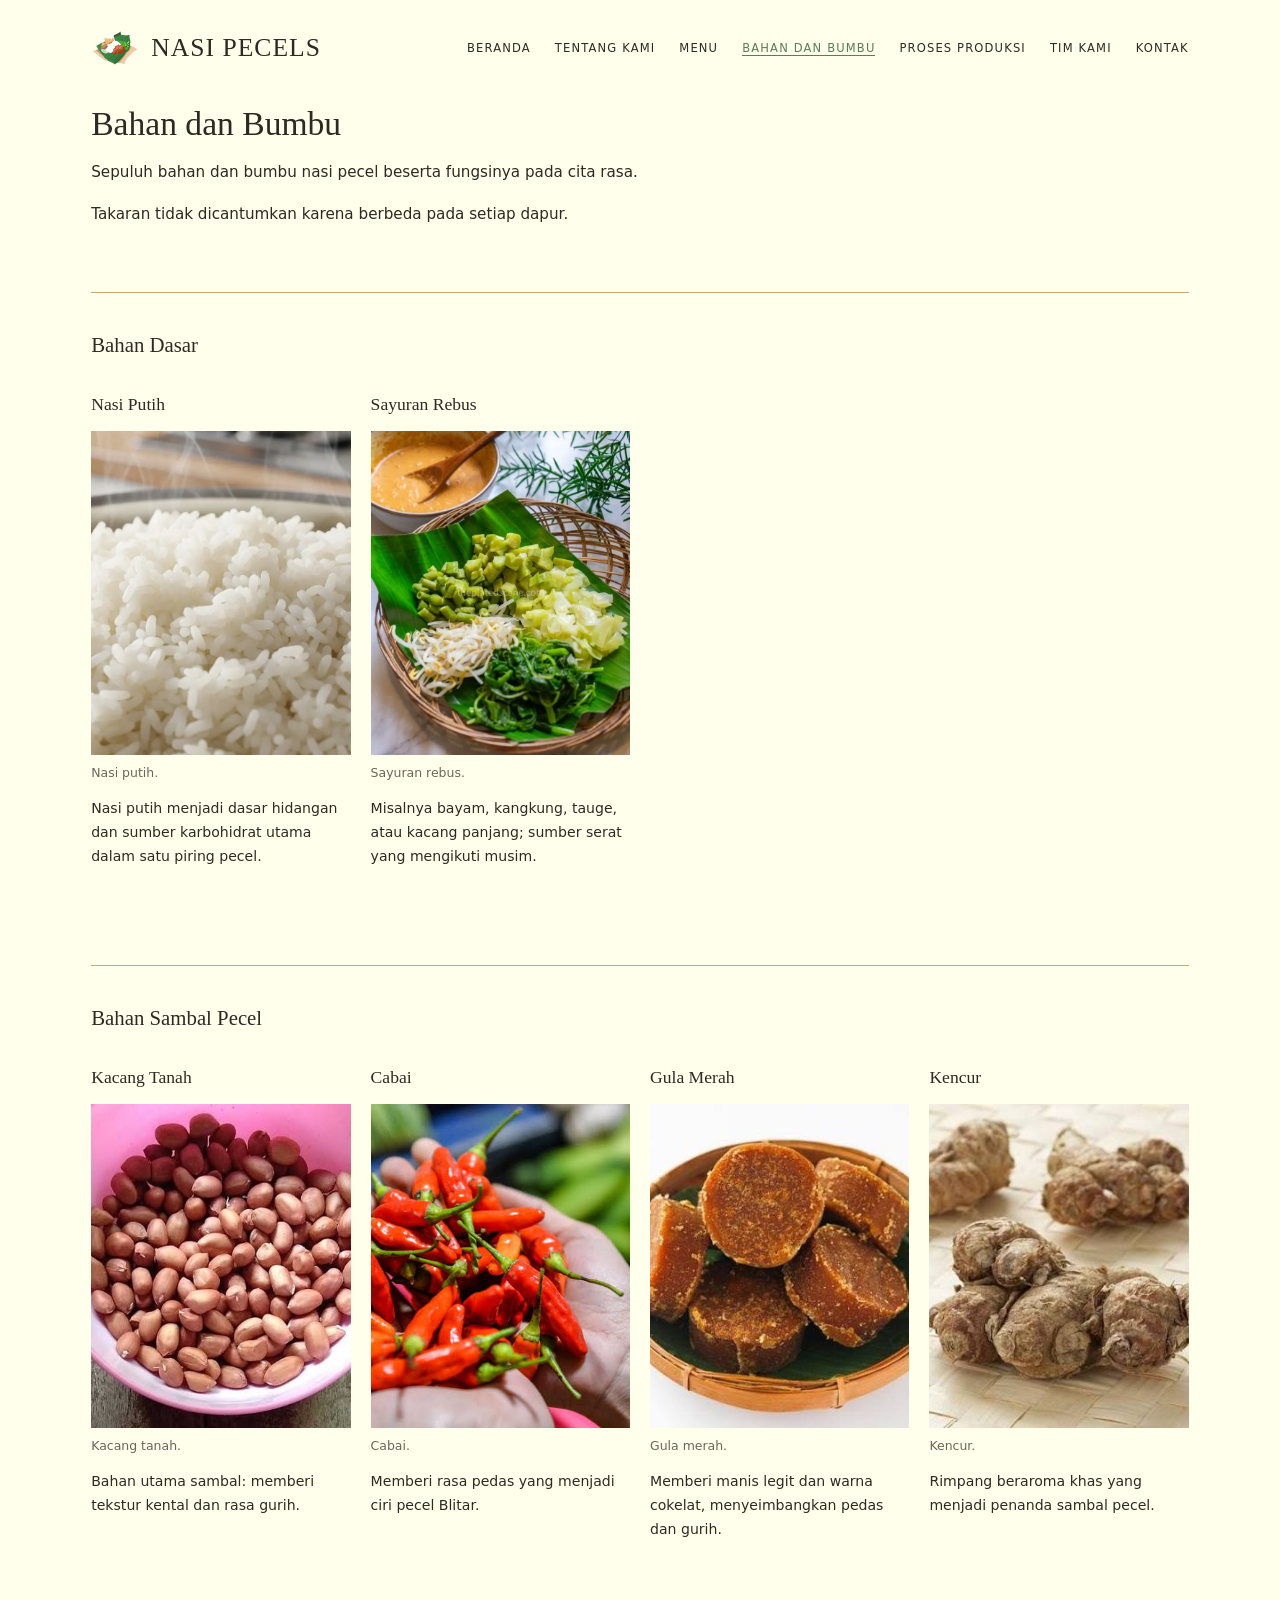
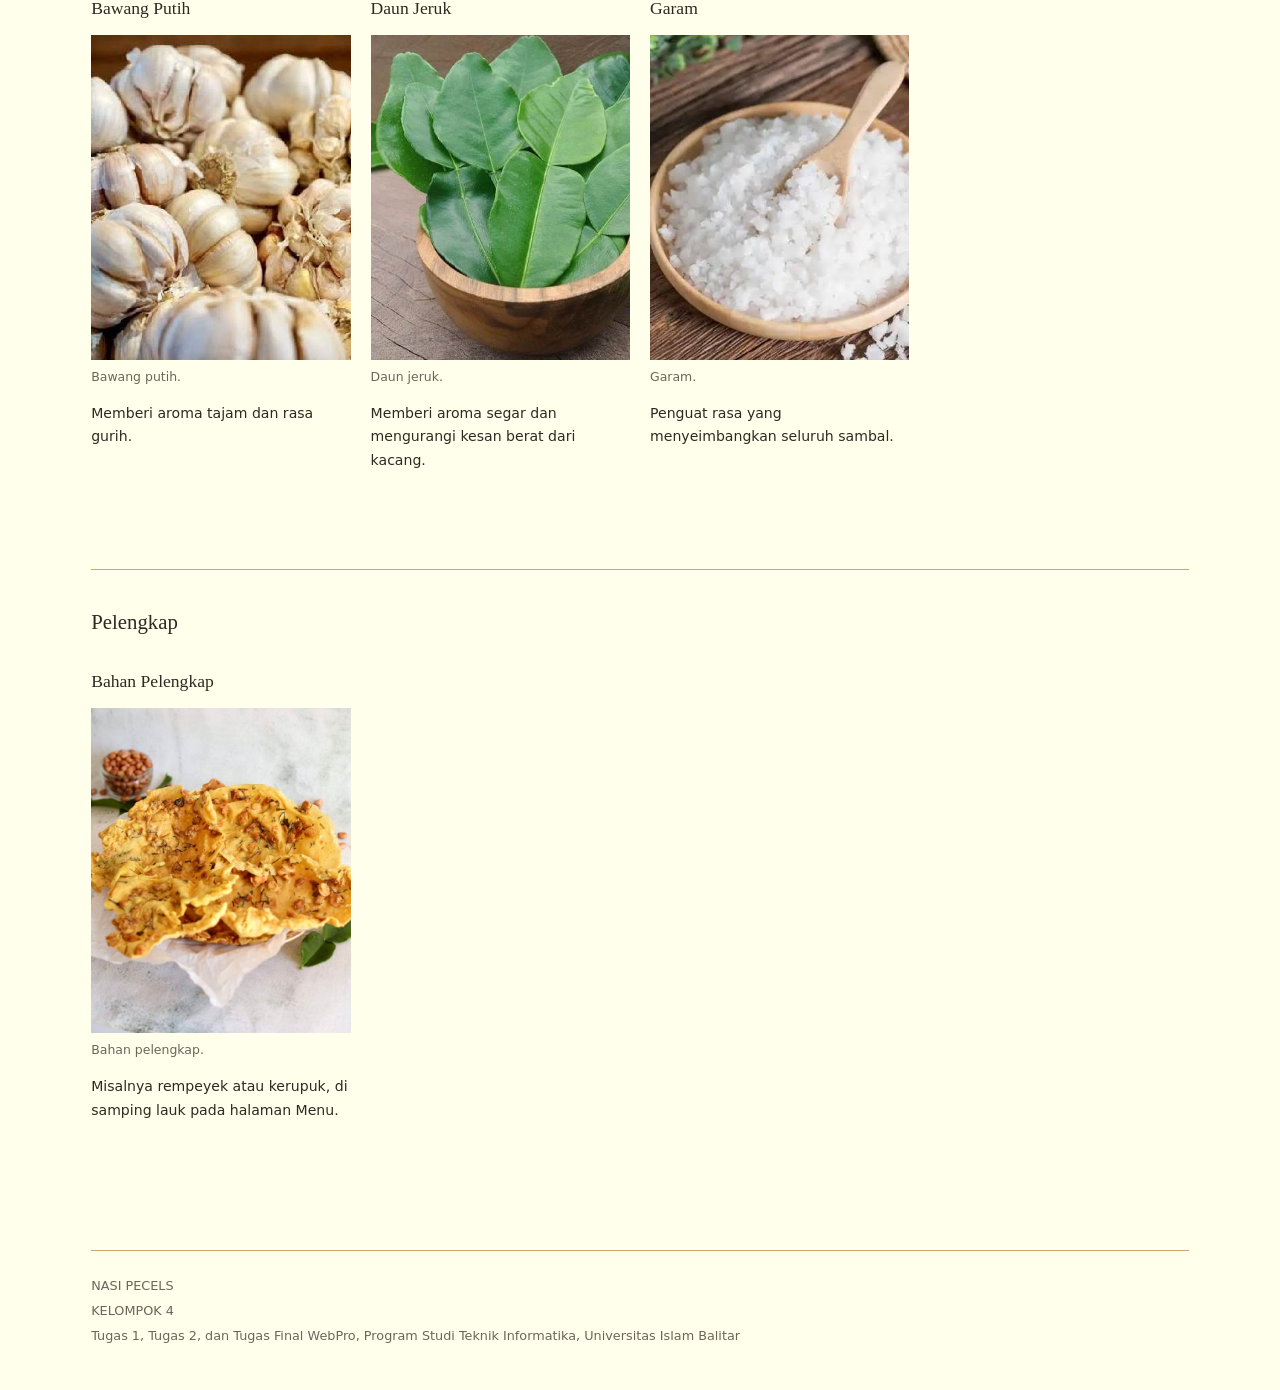
==== commit 437505d1: "Update tampilan dan fitur website Nasi Pecel" ====
--- a/bahan.html
+++ b/bahan.html
@@ -125,7 +125,7 @@
     <footer>
       <p>NASI PECELS</p>
       <p>KELOMPOK 4</p>
-      <p>Tugas 1 WebPro, Program Studi Teknik Informatika, Universitas Islam Balitar</p>
+      <p>Tugas 1, Tugas 2, dan Tugas Final WebPro, Program Studi Teknik Informatika, Universitas Islam Balitar</p>
     </footer>
       <script src="script.js" defer></script>
   </body>
--- a/style.css
+++ b/style.css
@@ -146,6 +146,8 @@
 dd { margin: 0; }
 address { font-style: normal; }
 ul, ol { padding-left: 1.2rem; }
+main ul, main ol, main dl { margin: 0 0 1rem; }   /* hilangkan margin atas bawaan browser agar sejajar dengan judul */
+dt:first-child { margin-top: 0; }
 
 /* 9. Footer */
 footer {
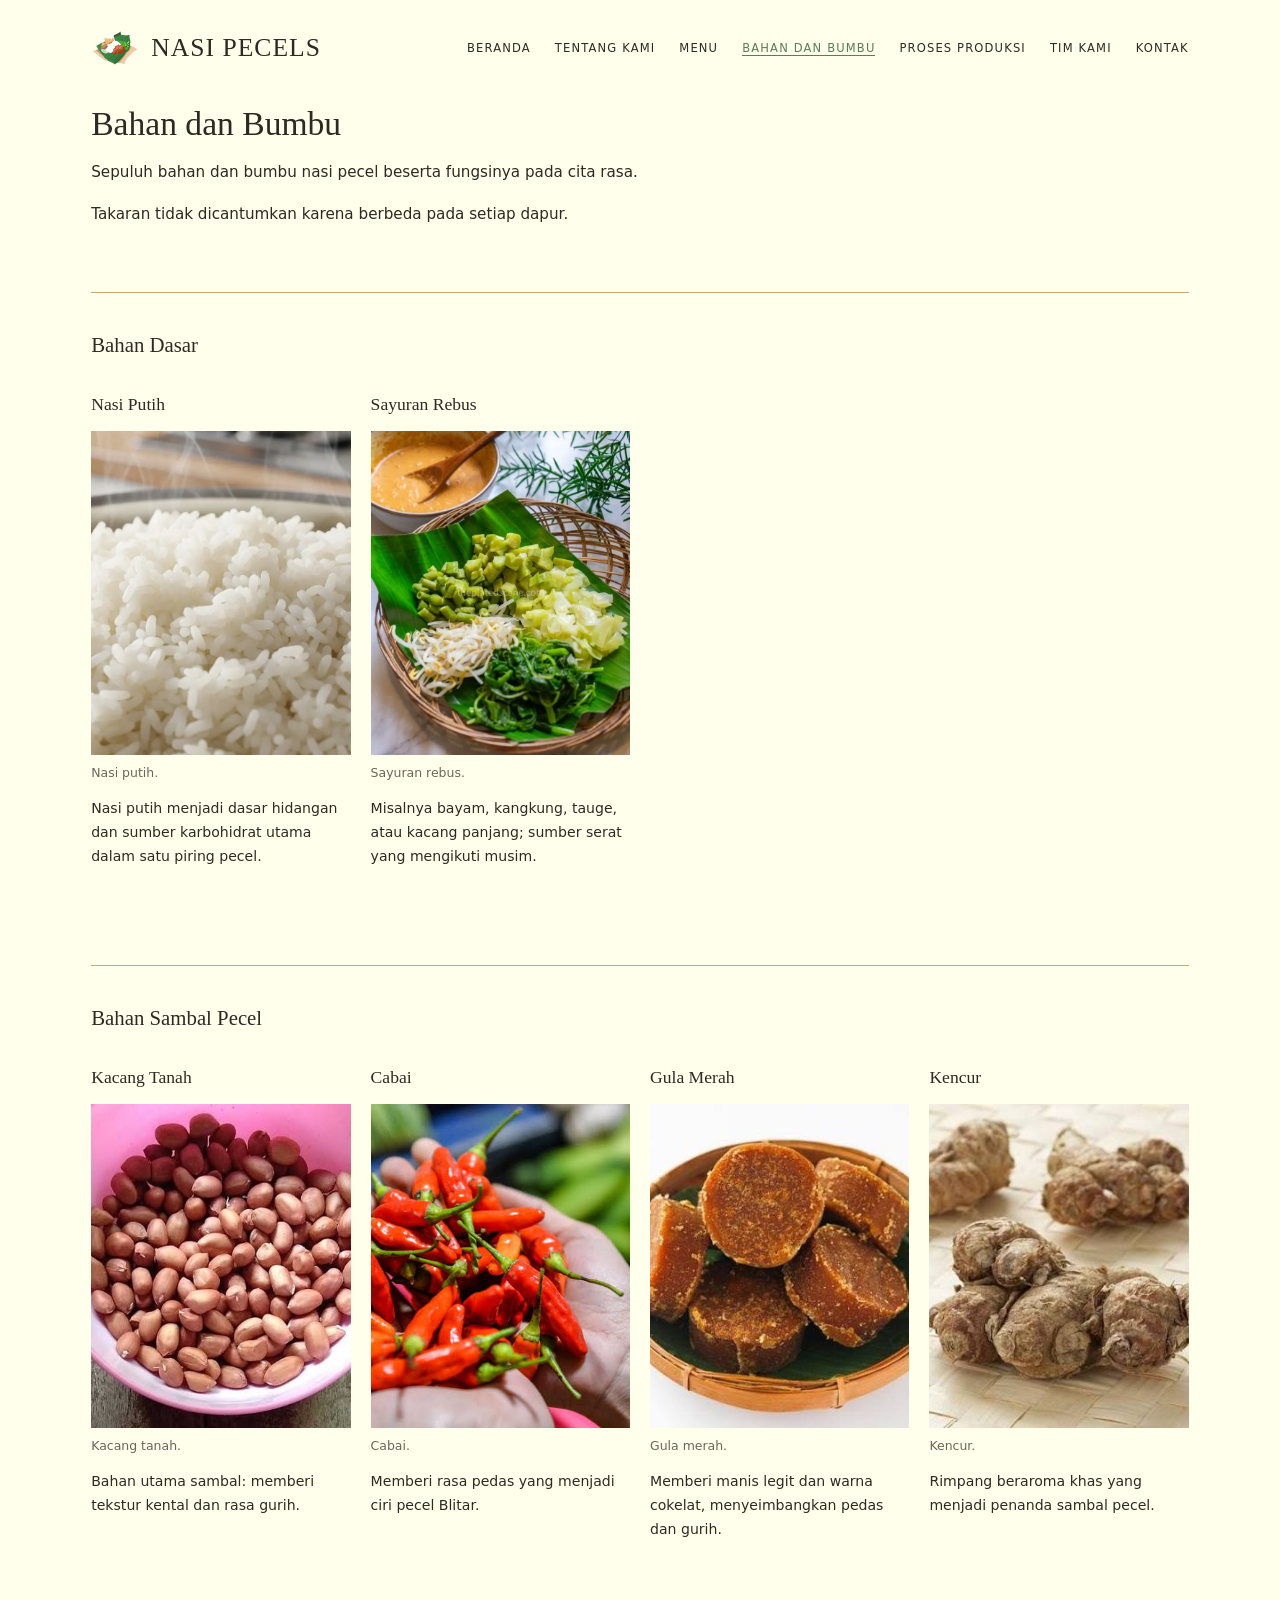
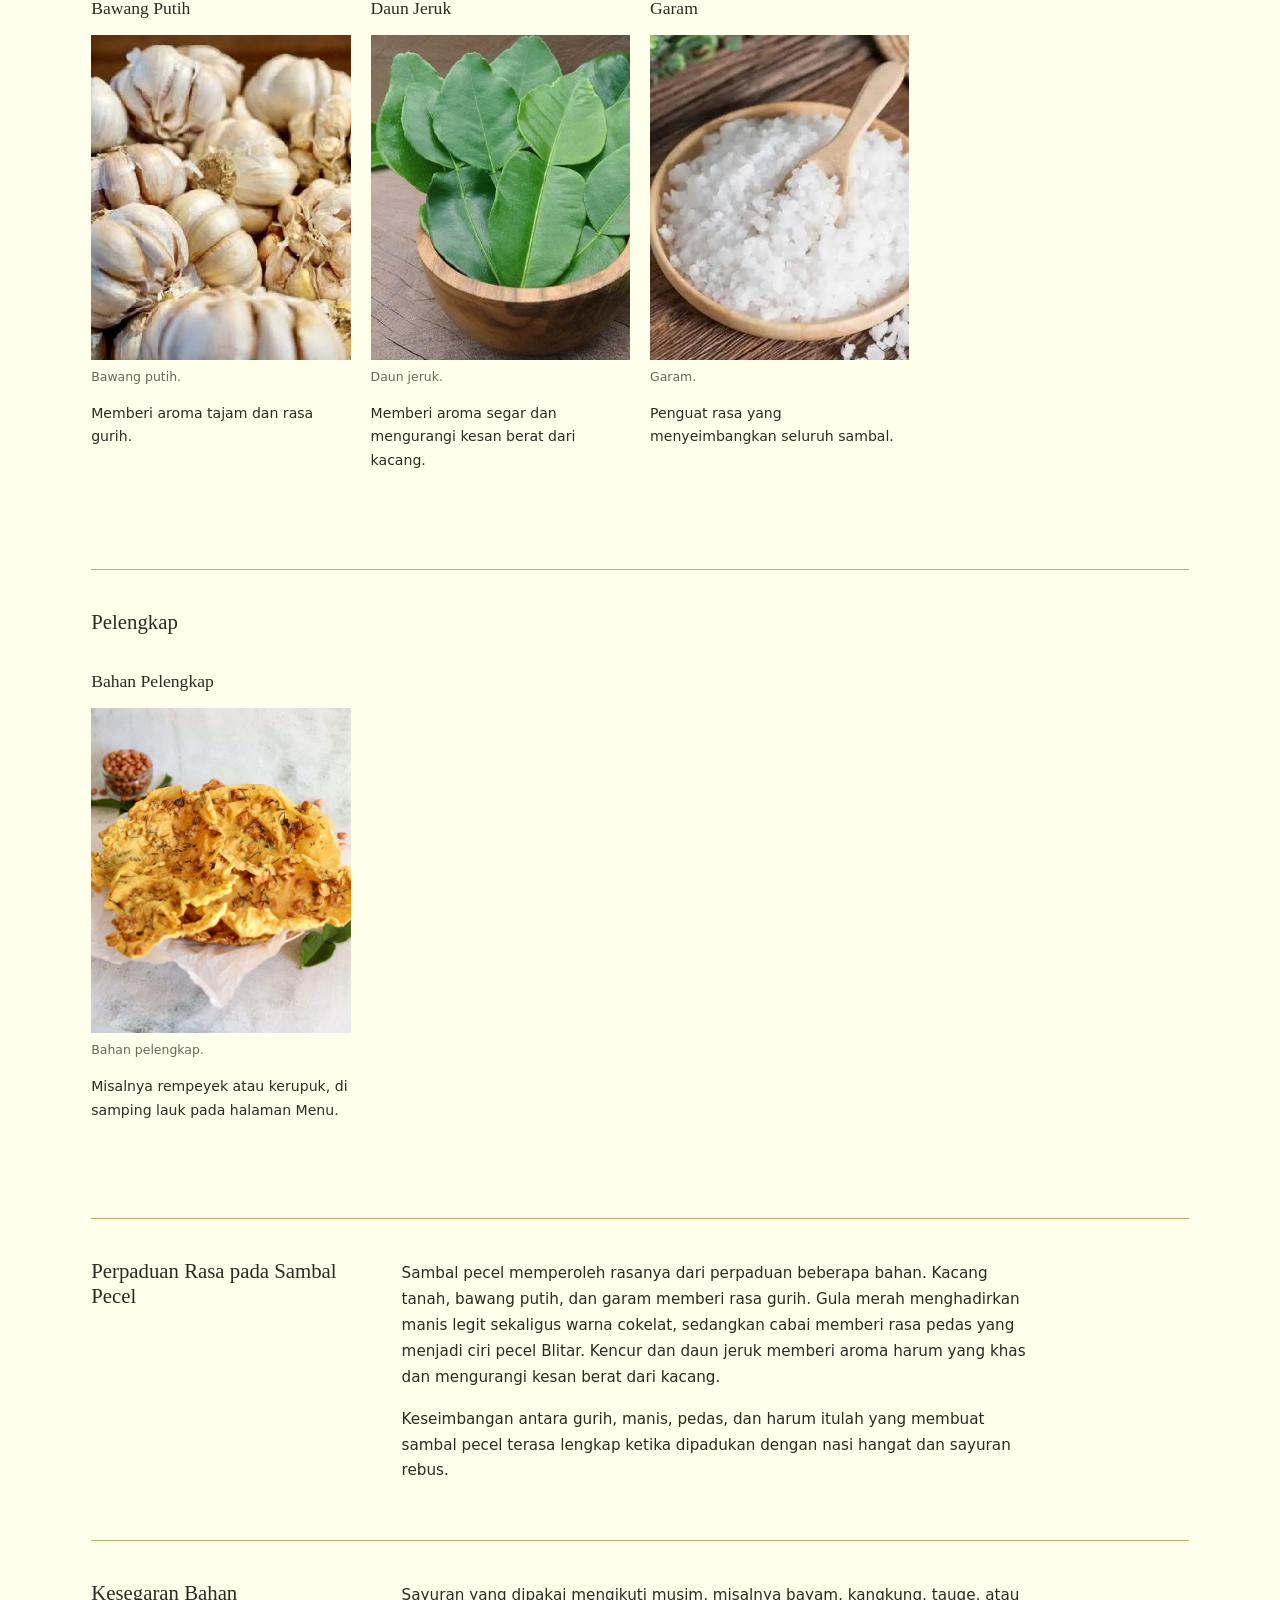
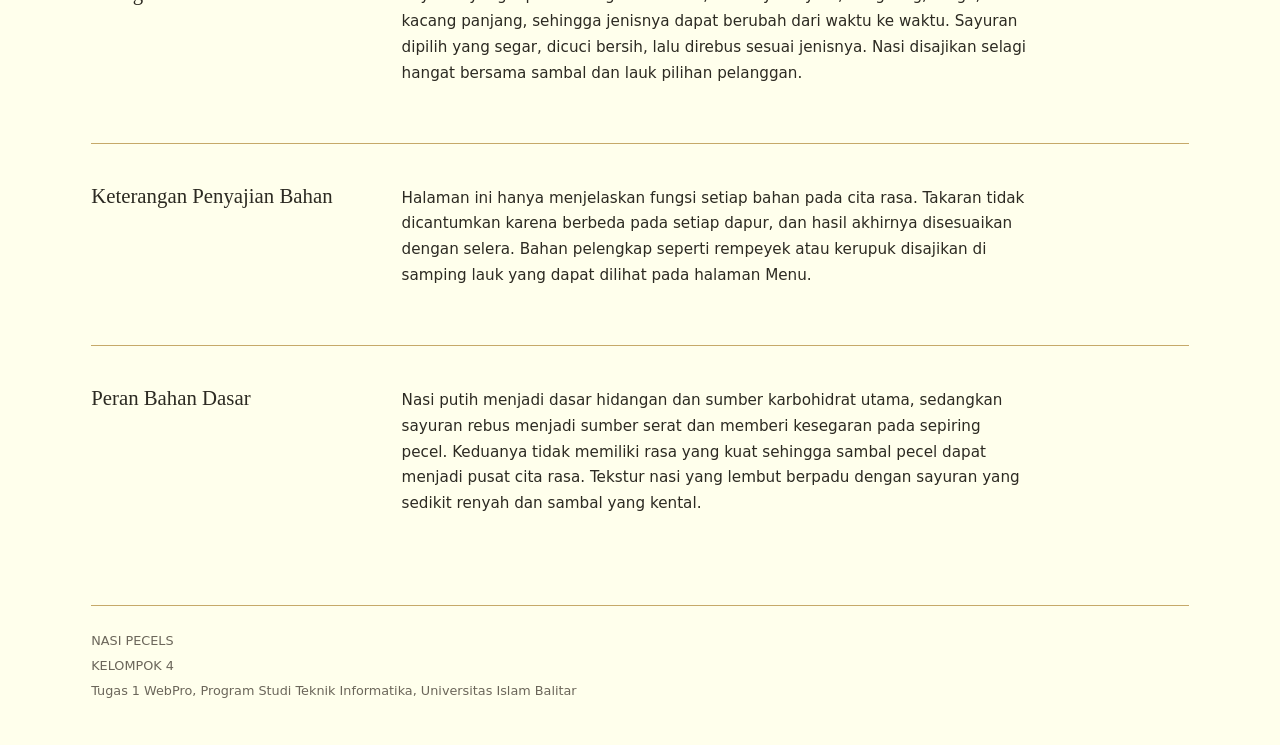
==== commit 57bdbd5f: "Update menambahkan foto kelompok dan memperbaiki beberapa halaman" ====
--- a/bahan.html
+++ b/bahan.html
@@ -121,11 +121,28 @@
           <p>Misalnya rempeyek atau kerupuk, di samping lauk pada halaman Menu.</p>
         </article>
       </section>
+      <section>
+        <h2>Perpaduan Rasa pada Sambal Pecel</h2>
+        <p>Sambal pecel memperoleh rasanya dari perpaduan beberapa bahan. Kacang tanah, bawang putih, dan garam memberi rasa gurih. Gula merah menghadirkan manis legit sekaligus warna cokelat, sedangkan cabai memberi rasa pedas yang menjadi ciri pecel Blitar. Kencur dan daun jeruk memberi aroma harum yang khas dan mengurangi kesan berat dari kacang.</p>
+        <p>Keseimbangan antara gurih, manis, pedas, dan harum itulah yang membuat sambal pecel terasa lengkap ketika dipadukan dengan nasi hangat dan sayuran rebus.</p>
+      </section>
+      <section>
+        <h2>Kesegaran Bahan</h2>
+        <p>Sayuran yang dipakai mengikuti musim, misalnya bayam, kangkung, tauge, atau kacang panjang, sehingga jenisnya dapat berubah dari waktu ke waktu. Sayuran dipilih yang segar, dicuci bersih, lalu direbus sesuai jenisnya. Nasi disajikan selagi hangat bersama sambal dan lauk pilihan pelanggan.</p>
+      </section>
+      <section>
+        <h2>Keterangan Penyajian Bahan</h2>
+        <p>Halaman ini hanya menjelaskan fungsi setiap bahan pada cita rasa. Takaran tidak dicantumkan karena berbeda pada setiap dapur, dan hasil akhirnya disesuaikan dengan selera. Bahan pelengkap seperti rempeyek atau kerupuk disajikan di samping lauk yang dapat dilihat pada halaman Menu.</p>
+      </section>
+      <section>
+        <h2>Peran Bahan Dasar</h2>
+        <p>Nasi putih menjadi dasar hidangan dan sumber karbohidrat utama, sedangkan sayuran rebus menjadi sumber serat dan memberi kesegaran pada sepiring pecel. Keduanya tidak memiliki rasa yang kuat sehingga sambal pecel dapat menjadi pusat cita rasa. Tekstur nasi yang lembut berpadu dengan sayuran yang sedikit renyah dan sambal yang kental.</p>
+      </section>
     </main>
     <footer>
       <p>NASI PECELS</p>
       <p>KELOMPOK 4</p>
-      <p>Tugas 1, Tugas 2, dan Tugas Final WebPro, Program Studi Teknik Informatika, Universitas Islam Balitar</p>
+      <p>Tugas 1 WebPro, Program Studi Teknik Informatika, Universitas Islam Balitar</p>
     </footer>
       <script src="script.js" defer></script>
   </body>
--- a/style.css
+++ b/style.css
@@ -146,8 +146,6 @@
 dd { margin: 0; }
 address { font-style: normal; }
 ul, ol { padding-left: 1.2rem; }
-main ul, main ol, main dl { margin: 0 0 1rem; }   /* hilangkan margin atas bawaan browser agar sejajar dengan judul */
-dt:first-child { margin-top: 0; }
 
 /* 9. Footer */
 footer {
@@ -178,3 +176,15 @@
 /* Tabel anggota kelompok */
 .anggota th:first-child, .anggota td:first-child { width: 3rem; text-align: center; }
 .anggota td:nth-child(3) { white-space: nowrap; }
+
+/* Foto kelompok: rata kiri sejajar dengan daftar identitas, rasio 16:9, tidak dipotong lagi oleh aturan galeri */
+.foto-kelompok { margin: 2rem 0 0; max-width: 640px; text-align: left; }
+.foto-kelompok img { aspect-ratio: 16 / 9; }
+
+/* Judul bagian (kolom kiri) dan isi pertama (kolom kanan) sejajar pada garis dasar teks yang sama */
+main > section + section > h2,
+main > section + section > h2 + * { align-self: baseline; }
+main > section + section > h2 + dl,
+main > section + section > h2 + ul,
+main > section + section > h2 + ol { margin-top: 0; }
+main > section + section > h2 + dl > dt:first-child { margin-top: 0; }
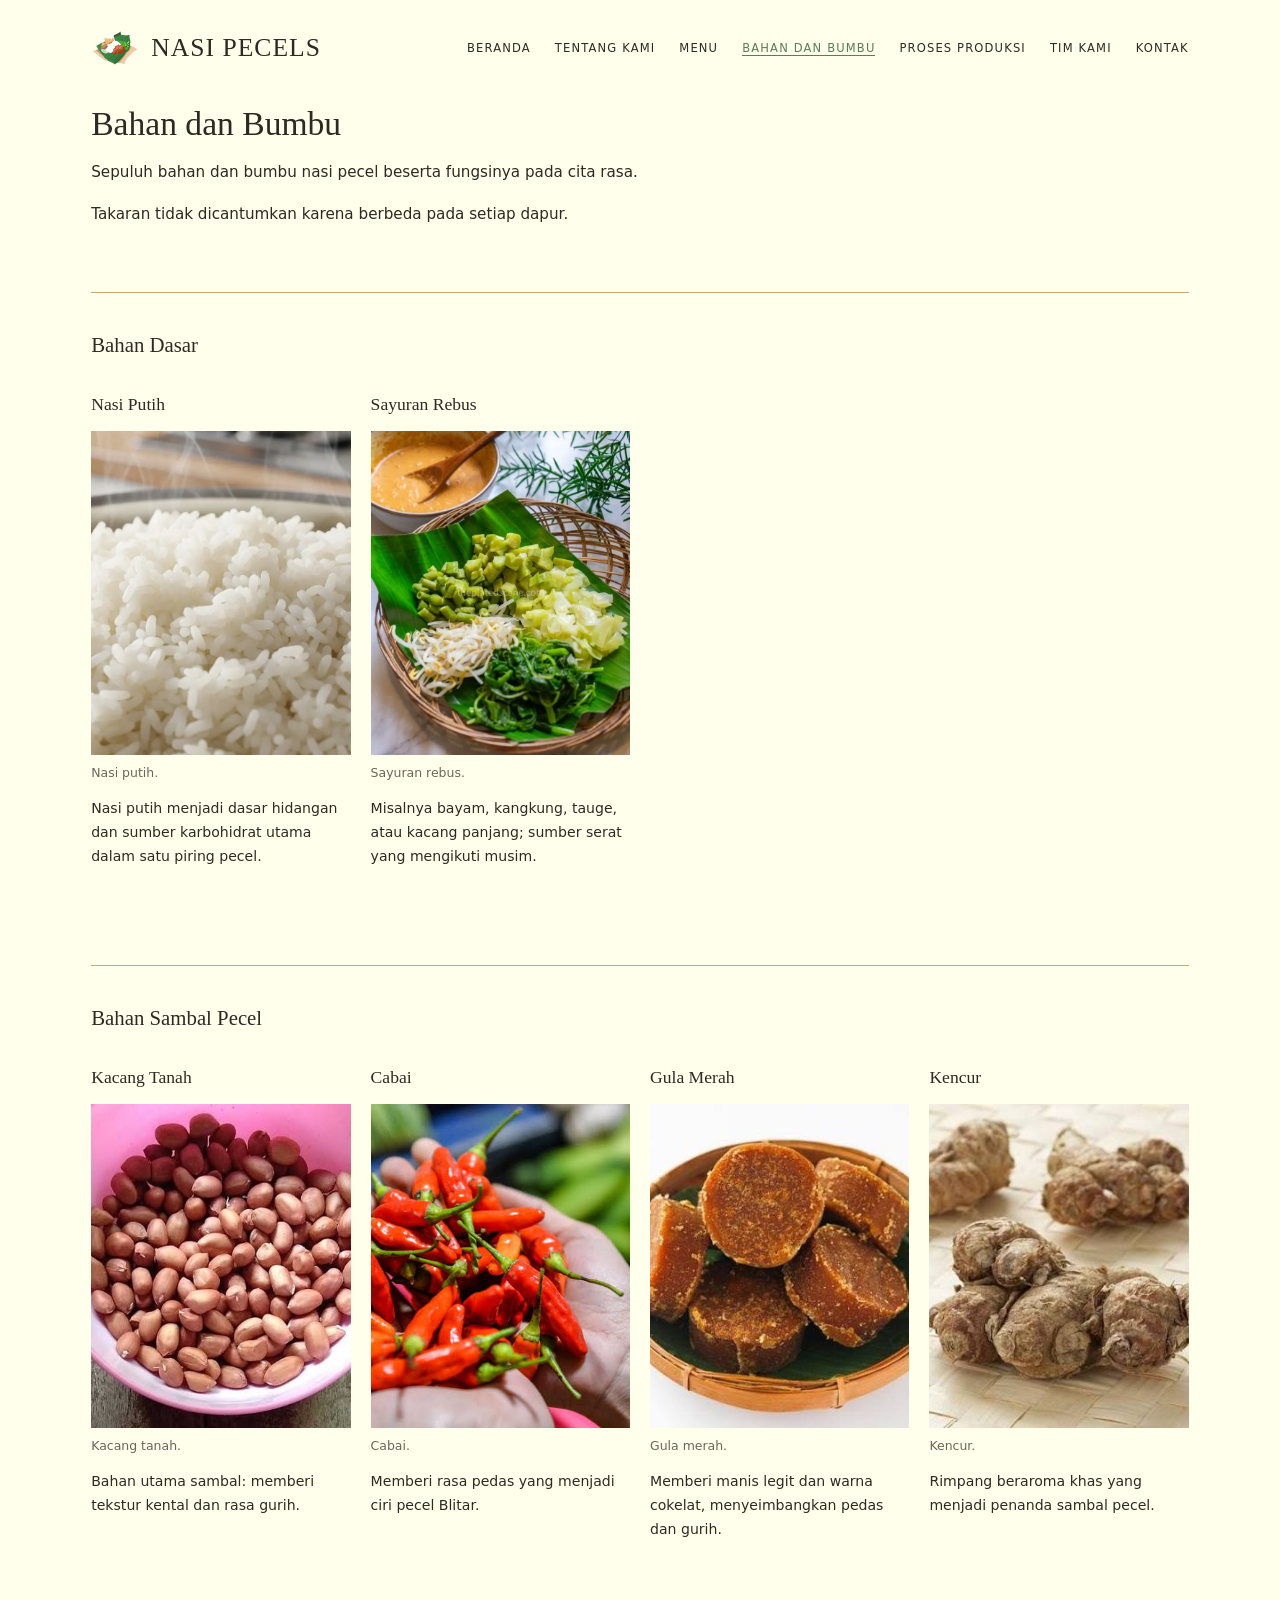
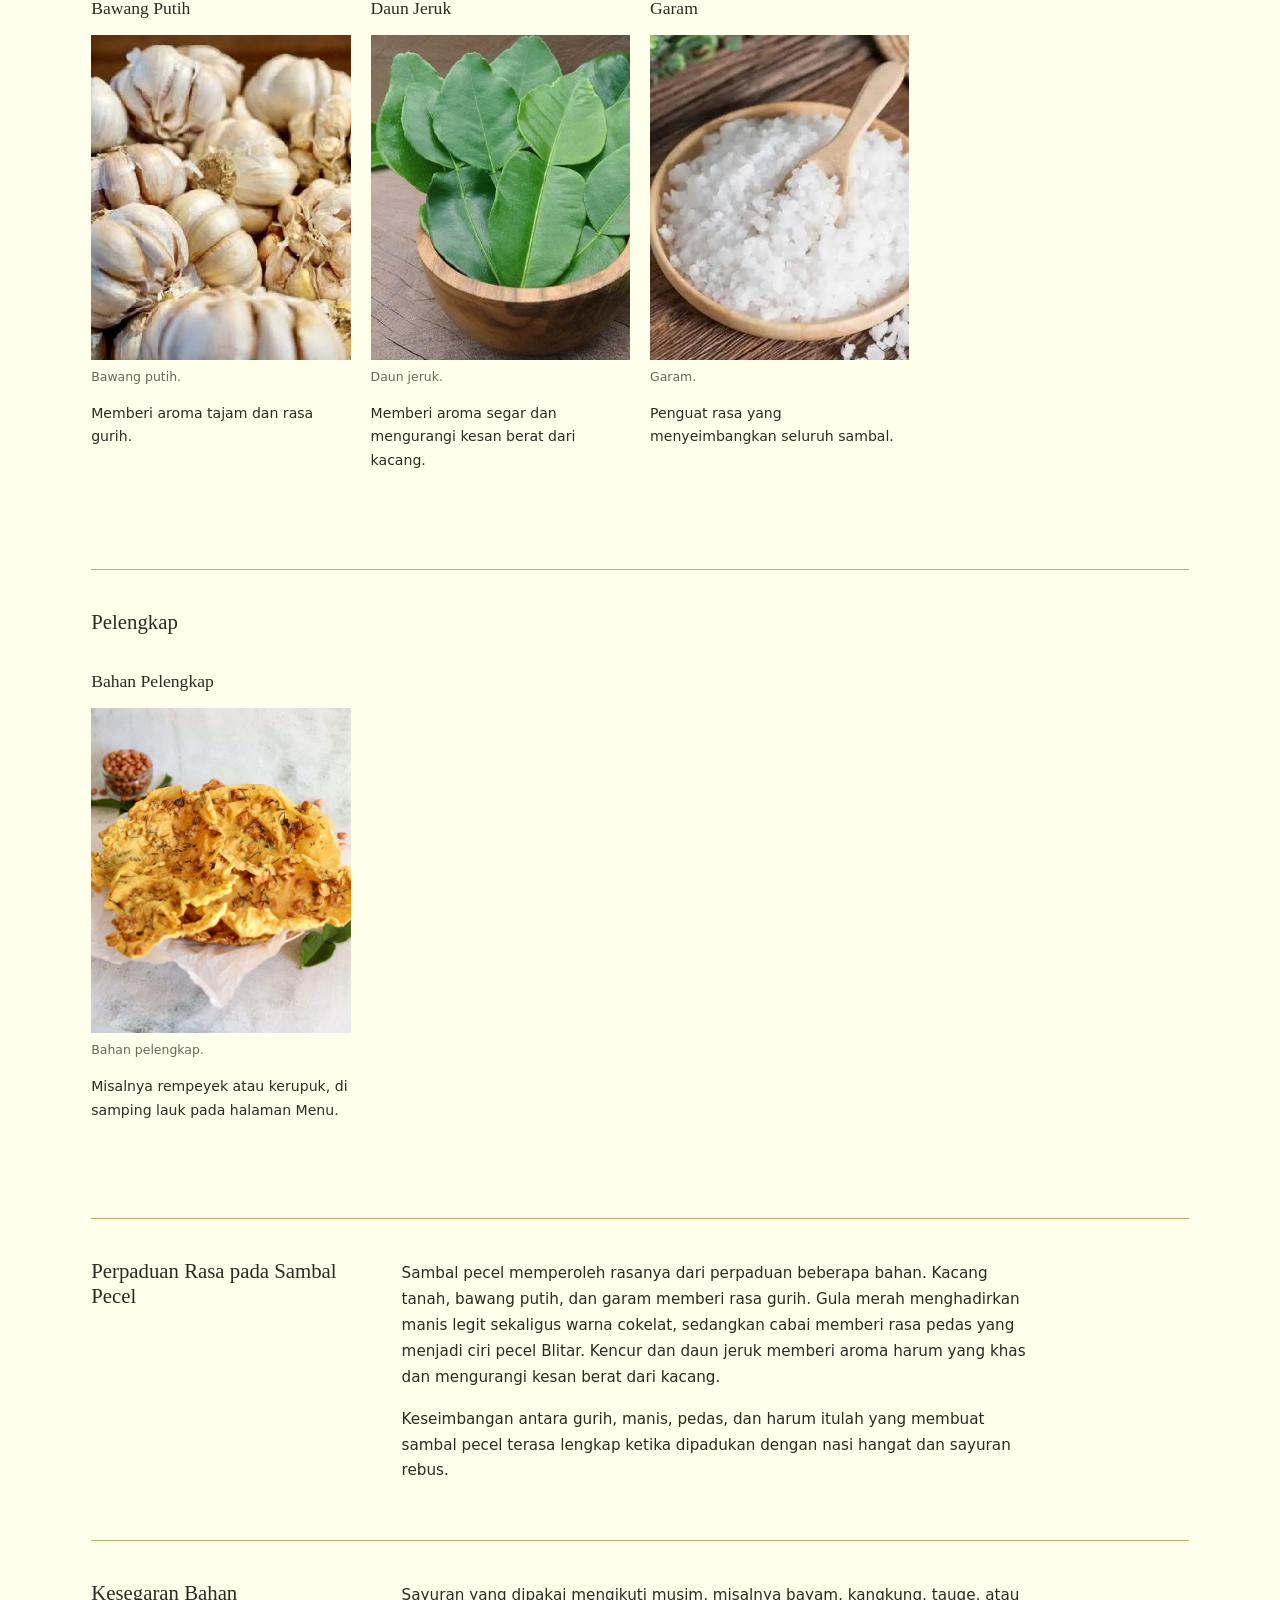
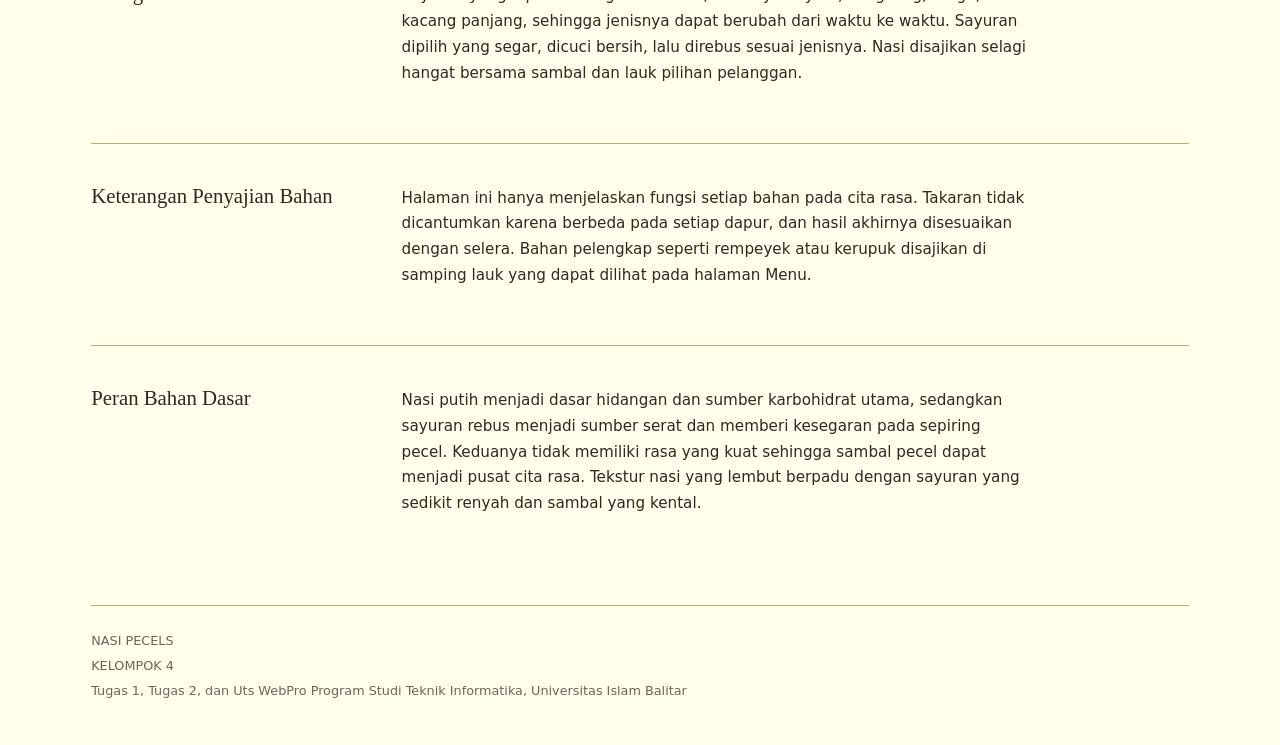
==== commit 3aeeeed3: "menambahkan footer pada semua halaman" ====
--- a/bahan.html
+++ b/bahan.html
@@ -142,7 +142,7 @@
     <footer>
       <p>NASI PECELS</p>
       <p>KELOMPOK 4</p>
-      <p>Tugas 1 WebPro, Program Studi Teknik Informatika, Universitas Islam Balitar</p>
+      <p>Tugas 1, Tugas 2, dan Uts WebPro Program Studi Teknik Informatika, Universitas Islam Balitar</p>
     </footer>
       <script src="script.js" defer></script>
   </body>
